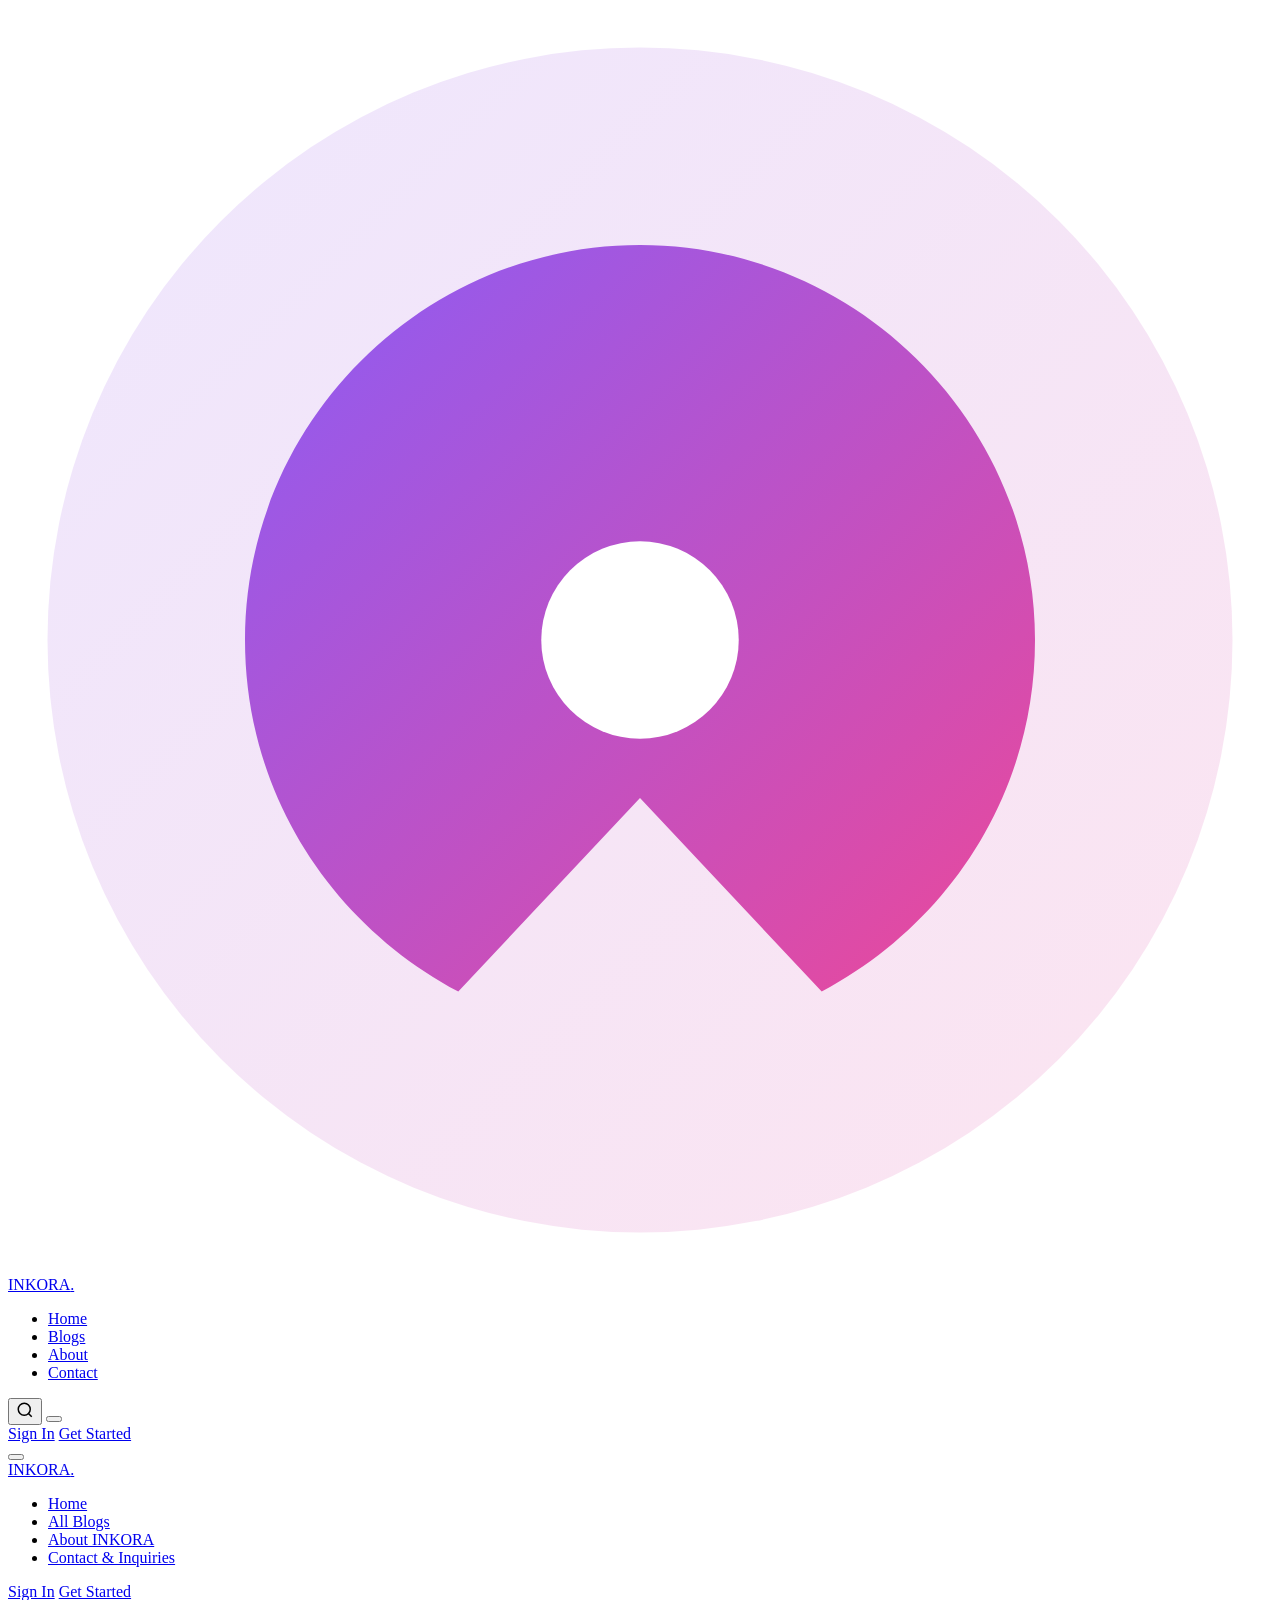
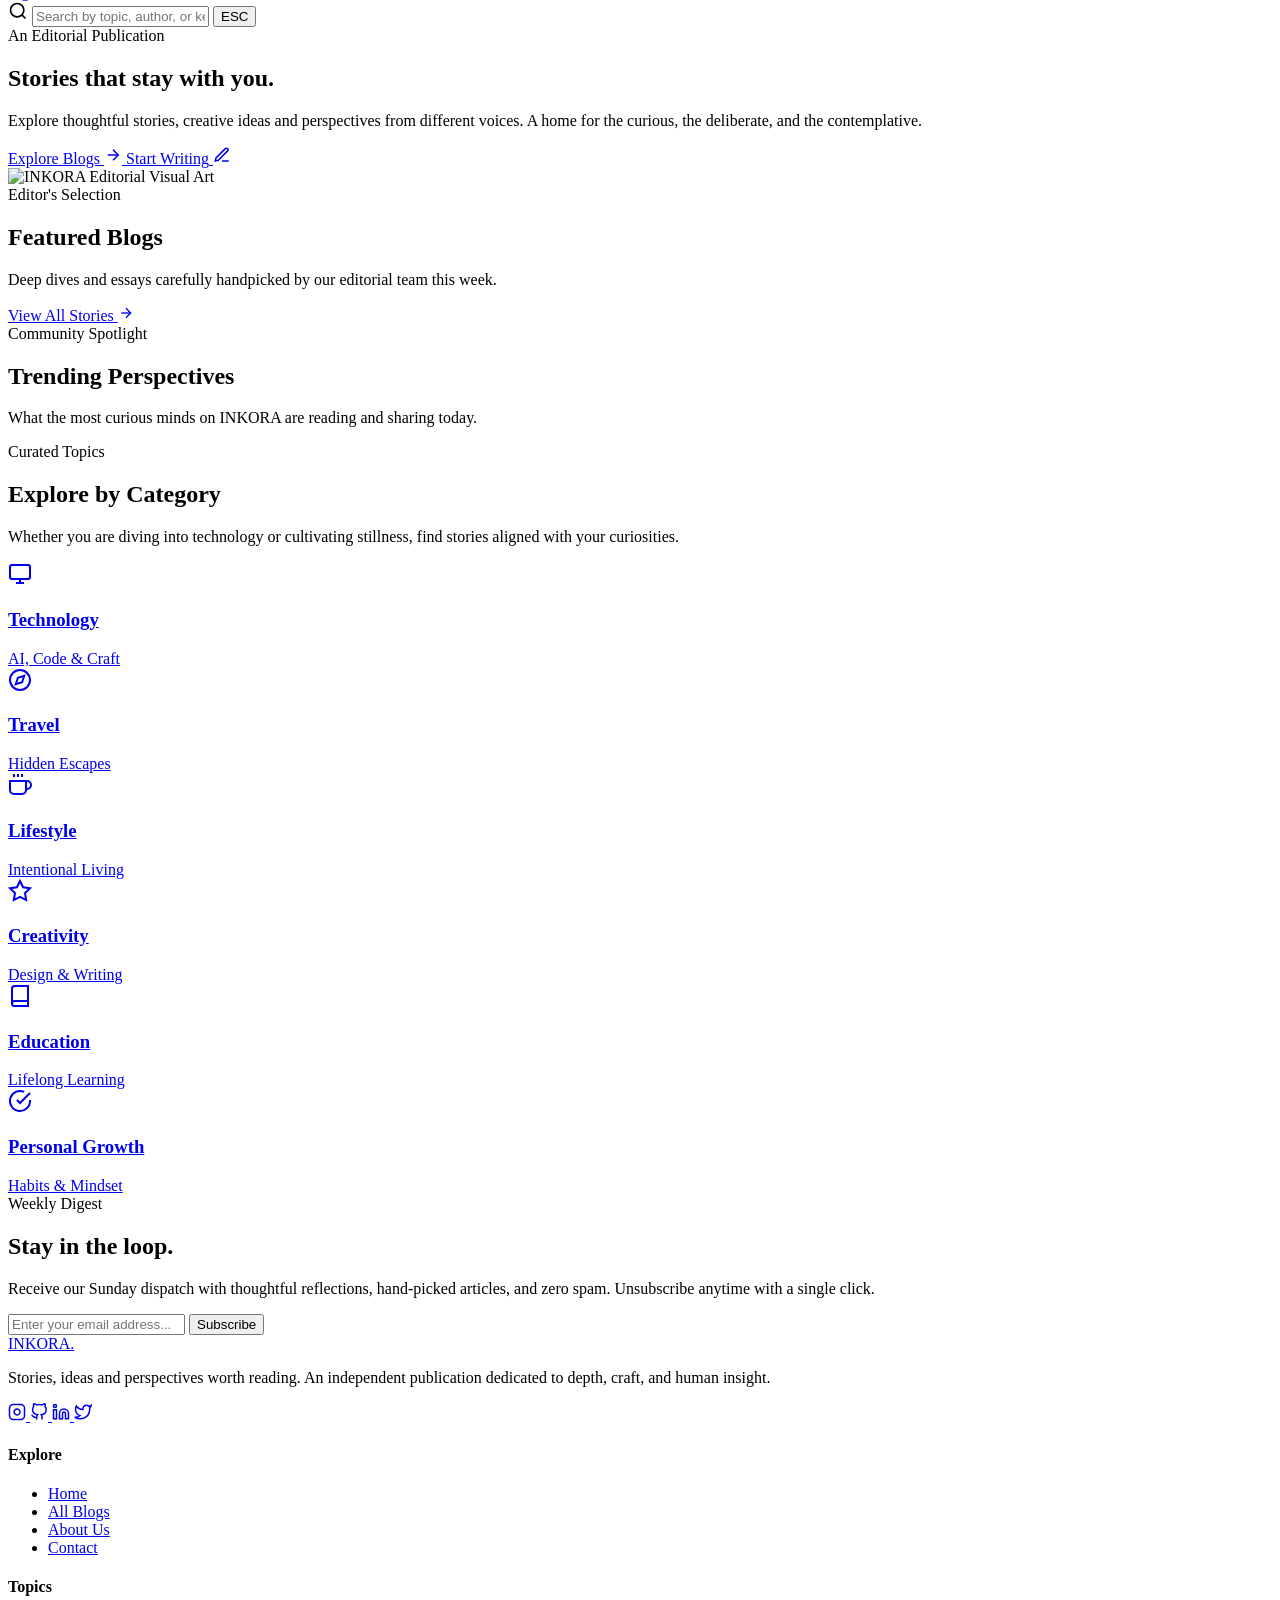
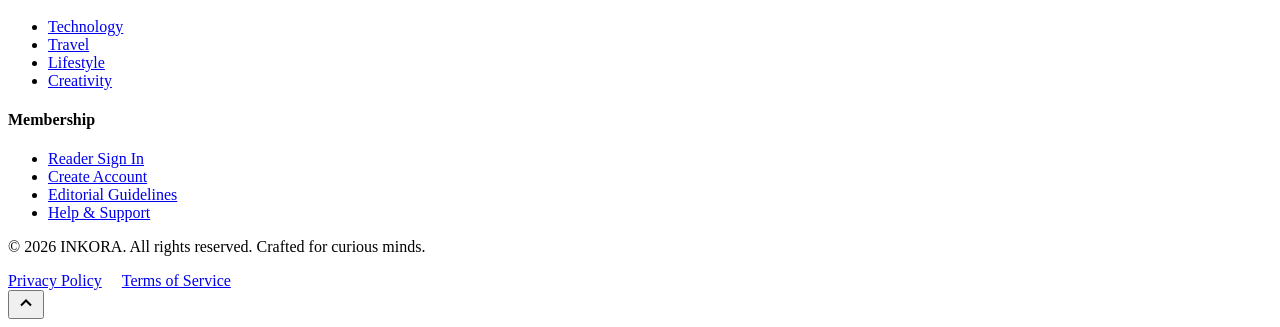
==== index.html @ e4b26f58 "Add files via upload" ====
<!DOCTYPE html>
<html lang="en" data-theme="light">
<head>
  <meta charset="UTF-8" />
  <meta name="viewport" content="width=device-width, initial-scale=1.0" />
  <title>INKORA — Stories, Ideas & Perspectives Worth Reading</title>
  <meta name="description" content="A curated editorial space for thoughtful stories, creative ideas, culture, and personal growth." />
  
  <!-- Favicon -->
  <link rel="icon" type="image/svg+xml" href="images/logo.svg" />
  
  <!-- Stylesheets -->
  <link rel="stylesheet" href="css/style.css" />
</head>
<body>

  <!-- Reading Progress Bar -->
  <div class="reading-progress-track">
    <div class="reading-progress-bar" id="readingProgressBar"></div>
  </div>

  <!-- Header / Sticky Navbar -->
  <header class="site-header">
    <div class="container">
      <nav class="navbar" aria-label="Main Navigation">
        <!-- Brand Logo -->
        <a href="index.html" class="brand-logo" aria-label="INKORA Home">
          <svg class="brand-logo-icon" viewBox="0 0 32 32" fill="none">
            <defs>
              <linearGradient id="logoGrad" x1="0%" y1="0%" x2="100%" y2="100%">
                <stop offset="0%" stop-color="#8b5cf6" />
                <stop offset="100%" stop-color="#ec4899" />
              </linearGradient>
            </defs>
            <circle cx="16" cy="16" r="15" fill="url(#logoGrad)" fill-opacity="0.15" />
            <path d="M16 6C10.5 6 6 10.5 6 16c0 3.9 2.2 7.2 5.4 8.9L16 20l4.6 4.9C23.8 23.2 26 19.9 26 16c0-5.5-4.5-10-10-10z" fill="url(#logoGrad)" />
            <circle cx="16" cy="16" r="2.5" fill="#ffffff" />
          </svg>
          <span>INKORA<span class="brand-dot">.</span></span>
        </a>

        <!-- Desktop Navigation Links -->
        <ul class="nav-menu">
          <li><a href="index.html" class="nav-link active">Home</a></li>
          <li><a href="blogs.html" class="nav-link">Blogs</a></li>
          <li><a href="about.html" class="nav-link">About</a></li>
          <li><a href="contact.html" class="nav-link">Contact</a></li>
        </ul>

        <!-- Right Side Nav Actions -->
        <div class="nav-actions">
          <!-- Quick Search Button -->
          <button class="icon-btn open-search-modal" aria-label="Search stories (Ctrl+K)" title="Search (Ctrl+K)">
            <svg width="18" height="18" viewBox="0 0 24 24" fill="none" stroke="currentColor" stroke-width="2">
              <circle cx="11" cy="11" r="8"></circle>
              <line x1="21" y1="21" x2="16.65" y2="16.65"></line>
            </svg>
          </button>

          <!-- Dark / Light Theme Toggle -->
          <button class="icon-btn theme-toggle-btn" onclick="toggleTheme()" aria-label="Toggle theme">
            <!-- Icon injected by script.js -->
          </button>

          <!-- Auth Status Buttons (Injected dynamically by auth.js) -->
          <div id="navbarAuth" class="nav-auth-slot">
            <a href="login.html" class="btn btn-outline btn-sm">Sign In</a>
            <a href="register.html" class="btn btn-primary btn-sm">Get Started</a>
          </div>

          <!-- Mobile Hamburger Toggle -->
          <button class="mobile-nav-toggle" id="mobileNavToggle" aria-label="Open mobile menu" aria-expanded="false">
            <span class="hamburger-line"></span>
            <span class="hamburger-line"></span>
            <span class="hamburger-line"></span>
          </button>
        </div>
      </nav>
    </div>
  </header>

  <!-- Mobile Navigation Drawer -->
  <aside class="mobile-nav-drawer" id="mobileNavDrawer" aria-label="Mobile Navigation">
    <div>
      <div class="mobile-nav-header">
        <a href="index.html" class="brand-logo">
          <span>INKORA<span class="brand-dot">.</span></span>
        </a>
      </div>
      <ul class="mobile-menu-links">
        <li><a href="index.html" class="mobile-nav-link">Home</a></li>
        <li><a href="blogs.html" class="mobile-nav-link">All Blogs</a></li>
        <li><a href="about.html" class="mobile-nav-link">About INKORA</a></li>
        <li><a href="contact.html" class="mobile-nav-link">Contact & Inquiries</a></li>
      </ul>
    </div>
    <div class="mobile-nav-auth" id="mobileNavAuth">
      <a href="login.html" class="btn btn-outline btn-full">Sign In</a>
      <a href="register.html" class="btn btn-primary btn-full">Get Started</a>
    </div>
  </aside>
  <div class="nav-overlay" id="navOverlay"></div>

  <!-- Search Modal Overlay -->
  <div class="search-modal" id="searchModal" role="dialog" aria-modal="true" aria-labelledby="modalSearchTitle">
    <div class="search-modal-box">
      <div class="modal-input-wrapper">
        <svg width="20" height="20" viewBox="0 0 24 24" fill="none" stroke="currentColor" stroke-width="2">
          <circle cx="11" cy="11" r="8"></circle>
          <line x1="21" y1="21" x2="16.65" y2="16.65"></line>
        </svg>
        <input 
          type="text" 
          id="modalSearchInput" 
          class="modal-search-input" 
          placeholder="Search by topic, author, or keyword... (Esc to close)" 
          autocomplete="off"
        />
        <button class="close-search-modal" id="closeSearchModal">ESC</button>
      </div>
      <div class="search-results-list" id="modalSearchResults">
        <!-- Live search results injected dynamically -->
      </div>
    </div>
  </div>

  <main>
    <!-- Hero Section -->
    <section class="hero-section">
      <div class="container">
        <div class="hero-layout">
          <!-- Hero Text -->
          <div class="hero-content reveal-on-scroll">
            <div class="hero-tag">
              <span class="hero-tag-pulse"></span>
              <span>An Editorial Publication</span>
            </div>
            
            <h1 class="hero-title">
              Stories that <span class="hero-title-italic">stay</span> with you.
            </h1>
            
            <p class="hero-subtitle">
              Explore thoughtful stories, creative ideas and perspectives from different voices. A home for the curious, the deliberate, and the contemplative.
            </p>
            
            <div class="hero-cta-group">
              <a href="blogs.html" class="btn btn-primary btn-lg">
                <span>Explore Blogs</span>
                <svg width="18" height="18" viewBox="0 0 24 24" fill="none" stroke="currentColor" stroke-width="2">
                  <line x1="5" y1="12" x2="19" y2="12"></line>
                  <polyline points="12 5 19 12 12 19"></polyline>
                </svg>
              </a>
              <a href="register.html" class="btn btn-outline btn-lg">
                <span>Start Writing</span>
                <svg width="18" height="18" viewBox="0 0 24 24" fill="none" stroke="currentColor" stroke-width="2">
                  <path d="M12 20h9"></path>
                  <path d="M16.5 3.5a2.121 2.121 0 0 1 3 3L7 19l-4 1 1-4L16.5 3.5z"></path>
                </svg>
              </a>
            </div>
          </div>

          <!-- Hero Abstract / Visual Element -->
          <div class="hero-art-container reveal-on-scroll delay-1">
            <img src="images/hero-art.svg" alt="INKORA Editorial Visual Art" class="hero-art-image" />
          </div>
        </div>
      </div>
    </section>

    <!-- Featured Blogs Section -->
    <section class="section" id="featuredSection">
      <div class="container">
        <div class="section-header reveal-on-scroll">
          <div>
            <span class="section-badge">Editor's Selection</span>
            <h2 class="section-title">Featured Blogs</h2>
            <p class="section-subtitle">Deep dives and essays carefully handpicked by our editorial team this week.</p>
          </div>
          <a href="blogs.html" class="btn btn-outline">
            <span>View All Stories</span>
            <svg width="16" height="16" viewBox="0 0 24 24" fill="none" stroke="currentColor" stroke-width="2">
              <line x1="5" y1="12" x2="19" y2="12"></line>
              <polyline points="12 5 19 12 12 19"></polyline>
            </svg>
          </a>
        </div>

        <!-- 3 Premium Featured Blog Cards -->
        <div class="blog-grid" id="featuredBlogGrid">
          <!-- Injected dynamically by home script or fallback -->
        </div>
      </div>
    </section>

    <!-- Trending Section -->
    <section class="section section-sm" id="trendingSection" style="background: var(--bg-surface-elevated);">
      <div class="container">
        <div class="section-header reveal-on-scroll">
          <div>
            <span class="section-badge">Community Spotlight</span>
            <h2 class="section-title">Trending Perspectives</h2>
            <p class="section-subtitle">What the most curious minds on INKORA are reading and sharing today.</p>
          </div>
        </div>

        <div class="trending-grid" id="trendingGrid">
          <!-- Injected dynamically by script -->
        </div>
      </div>
    </section>

    <!-- Explore Categories Section -->
    <section class="section" id="categoriesSection">
      <div class="container">
        <div class="section-header-centered reveal-on-scroll">
          <span class="section-badge">Curated Topics</span>
          <h2 class="section-title">Explore by Category</h2>
          <p class="section-subtitle">Whether you are diving into technology or cultivating stillness, find stories aligned with your curiosities.</p>
        </div>

        <div class="categories-grid reveal-on-scroll delay-1">
          <!-- Technology -->
          <a href="blogs.html?category=Technology" class="category-card">
            <div class="category-icon-wrap">
              <svg width="24" height="24" viewBox="0 0 24 24" fill="none" stroke="currentColor" stroke-width="2">
                <rect x="2" y="3" width="20" height="14" rx="2" ry="2"></rect>
                <line x1="8" y1="21" x2="16" y2="21"></line>
                <line x1="12" y1="17" x2="12" y2="21"></line>
              </svg>
            </div>
            <h3 class="category-name">Technology</h3>
            <span class="category-count">AI, Code & Craft</span>
          </a>

          <!-- Travel -->
          <a href="blogs.html?category=Travel" class="category-card">
            <div class="category-icon-wrap">
              <svg width="24" height="24" viewBox="0 0 24 24" fill="none" stroke="currentColor" stroke-width="2">
                <circle cx="12" cy="12" r="10"></circle>
                <polygon points="16.24 7.76 14.12 14.12 7.76 16.24 9.88 9.88 16.24 7.76"></polygon>
              </svg>
            </div>
            <h3 class="category-name">Travel</h3>
            <span class="category-count">Hidden Escapes</span>
          </a>

          <!-- Lifestyle -->
          <a href="blogs.html?category=Lifestyle" class="category-card">
            <div class="category-icon-wrap">
              <svg width="24" height="24" viewBox="0 0 24 24" fill="none" stroke="currentColor" stroke-width="2">
                <path d="M18 8h1a4 4 0 0 1 0 8h-1"></path>
                <path d="M2 8h16v9a4 4 0 0 1-4 4H6a4 4 0 0 1-4-4V8z"></path>
                <line x1="6" y1="1" x2="6" y2="4"></line>
                <line x1="10" y1="1" x2="10" y2="4"></line>
                <line x1="14" y1="1" x2="14" y2="4"></line>
              </svg>
            </div>
            <h3 class="category-name">Lifestyle</h3>
            <span class="category-count">Intentional Living</span>
          </a>

          <!-- Creativity -->
          <a href="blogs.html?category=Creativity" class="category-card">
            <div class="category-icon-wrap">
              <svg width="24" height="24" viewBox="0 0 24 24" fill="none" stroke="currentColor" stroke-width="2">
                <polygon points="12 2 15.09 8.26 22 9.27 17 14.14 18.18 21.02 12 17.77 5.82 21.02 7 14.14 2 9.27 8.91 8.26 12 2"></polygon>
              </svg>
            </div>
            <h3 class="category-name">Creativity</h3>
            <span class="category-count">Design & Writing</span>
          </a>

          <!-- Education -->
          <a href="blogs.html?category=Education" class="category-card">
            <div class="category-icon-wrap">
              <svg width="24" height="24" viewBox="0 0 24 24" fill="none" stroke="currentColor" stroke-width="2">
                <path d="M4 19.5A2.5 2.5 0 0 1 6.5 17H20"></path>
                <path d="M6.5 2H20v20H6.5A2.5 2.5 0 0 1 4 19.5v-15A2.5 2.5 0 0 1 6.5 2z"></path>
              </svg>
            </div>
            <h3 class="category-name">Education</h3>
            <span class="category-count">Lifelong Learning</span>
          </a>

          <!-- Personal Growth -->
          <a href="blogs.html?category=Personal Growth" class="category-card">
            <div class="category-icon-wrap">
              <svg width="24" height="24" viewBox="0 0 24 24" fill="none" stroke="currentColor" stroke-width="2">
                <path d="M22 11.08V12a10 10 0 1 1-5.93-9.14"></path>
                <polyline points="22 4 12 14.01 9 11.01"></polyline>
              </svg>
            </div>
            <h3 class="category-name">Personal Growth</h3>
            <span class="category-count">Habits & Mindset</span>
          </a>
        </div>
      </div>
    </section>

    <!-- Newsletter Section -->
    <section class="section section-sm">
      <div class="container container-narrow">
        <div class="newsletter-card reveal-on-scroll">
          <span class="section-badge">Weekly Digest</span>
          <h2 class="newsletter-title">Stay in the loop.</h2>
          <p class="newsletter-desc">
            Receive our Sunday dispatch with thoughtful reflections, hand-picked articles, and zero spam. Unsubscribe anytime with a single click.
          </p>

          <form class="newsletter-form" id="homeNewsletterForm" novalidate>
            <div class="newsletter-input-group">
              <input 
                type="email" 
                class="newsletter-input" 
                placeholder="Enter your email address..." 
                aria-label="Email address for newsletter"
                required 
              />
              <button type="submit" class="btn btn-primary">Subscribe</button>
            </div>
            <div class="newsletter-feedback" id="homeNewsletterFeedback"></div>
          </form>
        </div>
      </div>
    </section>
  </main>

  <!-- Premium Footer -->
  <footer class="site-footer">
    <div class="container">
      <div class="footer-top">
        <!-- Brand Info -->
        <div>
          <a href="index.html" class="brand-logo">
            <span>INKORA<span class="brand-dot">.</span></span>
          </a>
          <p class="footer-brand-desc">
            Stories, ideas and perspectives worth reading. An independent publication dedicated to depth, craft, and human insight.
          </p>
          <!-- Social Icons -->
          <div class="footer-socials">
            <a href="https://instagram.com" target="_blank" rel="noopener noreferrer" class="social-icon-btn" aria-label="Instagram">
              <svg width="18" height="18" viewBox="0 0 24 24" fill="none" stroke="currentColor" stroke-width="2">
                <rect x="2" y="2" width="20" height="20" rx="5" ry="5"></rect>
                <path d="M16 11.37A4 4 0 1 1 12.63 8 4 4 0 0 1 16 11.37z"></path>
                <line x1="17.5" y1="6.5" x2="17.51" y2="6.5"></line>
              </svg>
            </a>
            <a href="https://github.com" target="_blank" rel="noopener noreferrer" class="social-icon-btn" aria-label="GitHub">
              <svg width="18" height="18" viewBox="0 0 24 24" fill="none" stroke="currentColor" stroke-width="2">
                <path d="M9 19c-5 1.5-5-2.5-7-3m14 6v-3.87a3.37 3.37 0 0 0-.94-2.61c3.14-.35 6.44-1.54 6.44-7A5.44 5.44 0 0 0 20 4.77 5.07 5.07 0 0 0 19.91 1S18.73.65 16 2.48a13.38 13.38 0 0 0-7 0C6.27.65 5.09 1 5.09 1A5.07 5.07 0 0 0 5 4.77a5.44 5.44 0 0 0-1.5 3.78c0 5.42 3.3 6.61 6.44 7A3.37 3.37 0 0 0 9 18.13V22"></path>
              </svg>
            </a>
            <a href="https://linkedin.com" target="_blank" rel="noopener noreferrer" class="social-icon-btn" aria-label="LinkedIn">
              <svg width="18" height="18" viewBox="0 0 24 24" fill="none" stroke="currentColor" stroke-width="2">
                <path d="M16 8a6 6 0 0 1 6 6v7h-4v-7a2 2 0 0 0-2-2 2 2 0 0 0-2 2v7h-4v-7a6 6 0 0 1 6-6z"></path>
                <rect x="2" y="9" width="4" height="12"></rect>
                <circle cx="4" cy="4" r="2"></circle>
              </svg>
            </a>
            <a href="https://twitter.com" target="_blank" rel="noopener noreferrer" class="social-icon-btn" aria-label="X / Twitter">
              <svg width="18" height="18" viewBox="0 0 24 24" fill="none" stroke="currentColor" stroke-width="2">
                <path d="M23 3a10.9 10.9 0 0 1-3.14 1.53 4.48 4.48 0 0 0-7.86 3v1A10.66 10.66 0 0 1 3 4s-4 9 5 13a11.64 11.64 0 0 1-7 2c9 5 20 0 20-11.5a4.5 4.5 0 0 0-.08-.83A7.72 7.72 0 0 0 23 3z"></path>
              </svg>
            </a>
          </div>
        </div>

        <!-- Quick Links -->
        <div>
          <h4 class="footer-heading">Explore</h4>
          <ul class="footer-links">
            <li><a href="index.html" class="footer-link">Home</a></li>
            <li><a href="blogs.html" class="footer-link">All Blogs</a></li>
            <li><a href="about.html" class="footer-link">About Us</a></li>
            <li><a href="contact.html" class="footer-link">Contact</a></li>
          </ul>
        </div>

        <!-- Categories -->
        <div>
          <h4 class="footer-heading">Topics</h4>
          <ul class="footer-links">
            <li><a href="blogs.html?category=Technology" class="footer-link">Technology</a></li>
            <li><a href="blogs.html?category=Travel" class="footer-link">Travel</a></li>
            <li><a href="blogs.html?category=Lifestyle" class="footer-link">Lifestyle</a></li>
            <li><a href="blogs.html?category=Creativity" class="footer-link">Creativity</a></li>
          </ul>
        </div>

        <!-- Community & Auth -->
        <div>
          <h4 class="footer-heading">Membership</h4>
          <ul class="footer-links">
            <li><a href="login.html" class="footer-link">Reader Sign In</a></li>
            <li><a href="register.html" class="footer-link">Create Account</a></li>
            <li><a href="about.html#values" class="footer-link">Editorial Guidelines</a></li>
            <li><a href="contact.html" class="footer-link">Help & Support</a></li>
          </ul>
        </div>
      </div>

      <!-- Footer Bottom -->
      <div class="footer-bottom">
        <p>&copy; <span id="currentYear">2026</span> INKORA. All rights reserved. Crafted for curious minds.</p>
        <div style="display: flex; gap: 20px;">
          <a href="about.html" class="footer-link">Privacy Policy</a>
          <a href="about.html" class="footer-link">Terms of Service</a>
        </div>
      </div>
    </div>
  </footer>

  <!-- Back to Top Button -->
  <button class="back-to-top" id="backToTopBtn" aria-label="Back to top">
    <svg width="20" height="20" viewBox="0 0 24 24" fill="none" stroke="currentColor" stroke-width="2.5">
      <polyline points="18 15 12 9 6 15"></polyline>
    </svg>
  </button>

  <!-- Scripts -->
  <script src="js/blogs.js"></script>
  <script src="js/auth.js"></script>
  <script src="js/script.js"></script>
  <script>
    // Populate Featured and Trending blogs on Home page
    document.addEventListener("DOMContentLoaded", () => {
      if (window.INKORA_BLOGS) {
        // Featured 3
        const featuredContainer = document.getElementById("featuredBlogGrid");
        if (featuredContainer) {
          const featured = window.INKORA_BLOGS.data.filter(b => b.featured).slice(0, 3);
          featuredContainer.innerHTML = featured.map(b => window.INKORA_BLOGS.createBlogCard(b)).join("");
        }

        // Trending
        const trendingContainer = document.getElementById("trendingGrid");
        if (trendingContainer) {
          const trending = window.INKORA_BLOGS.data.filter(b => b.trending).slice(0, 4);
          trendingContainer.innerHTML = trending.map((b, idx) => window.INKORA_BLOGS.createTrendingCard(b, idx + 1)).join("");
        }
      }
    });
  </script>
</body>
</html>
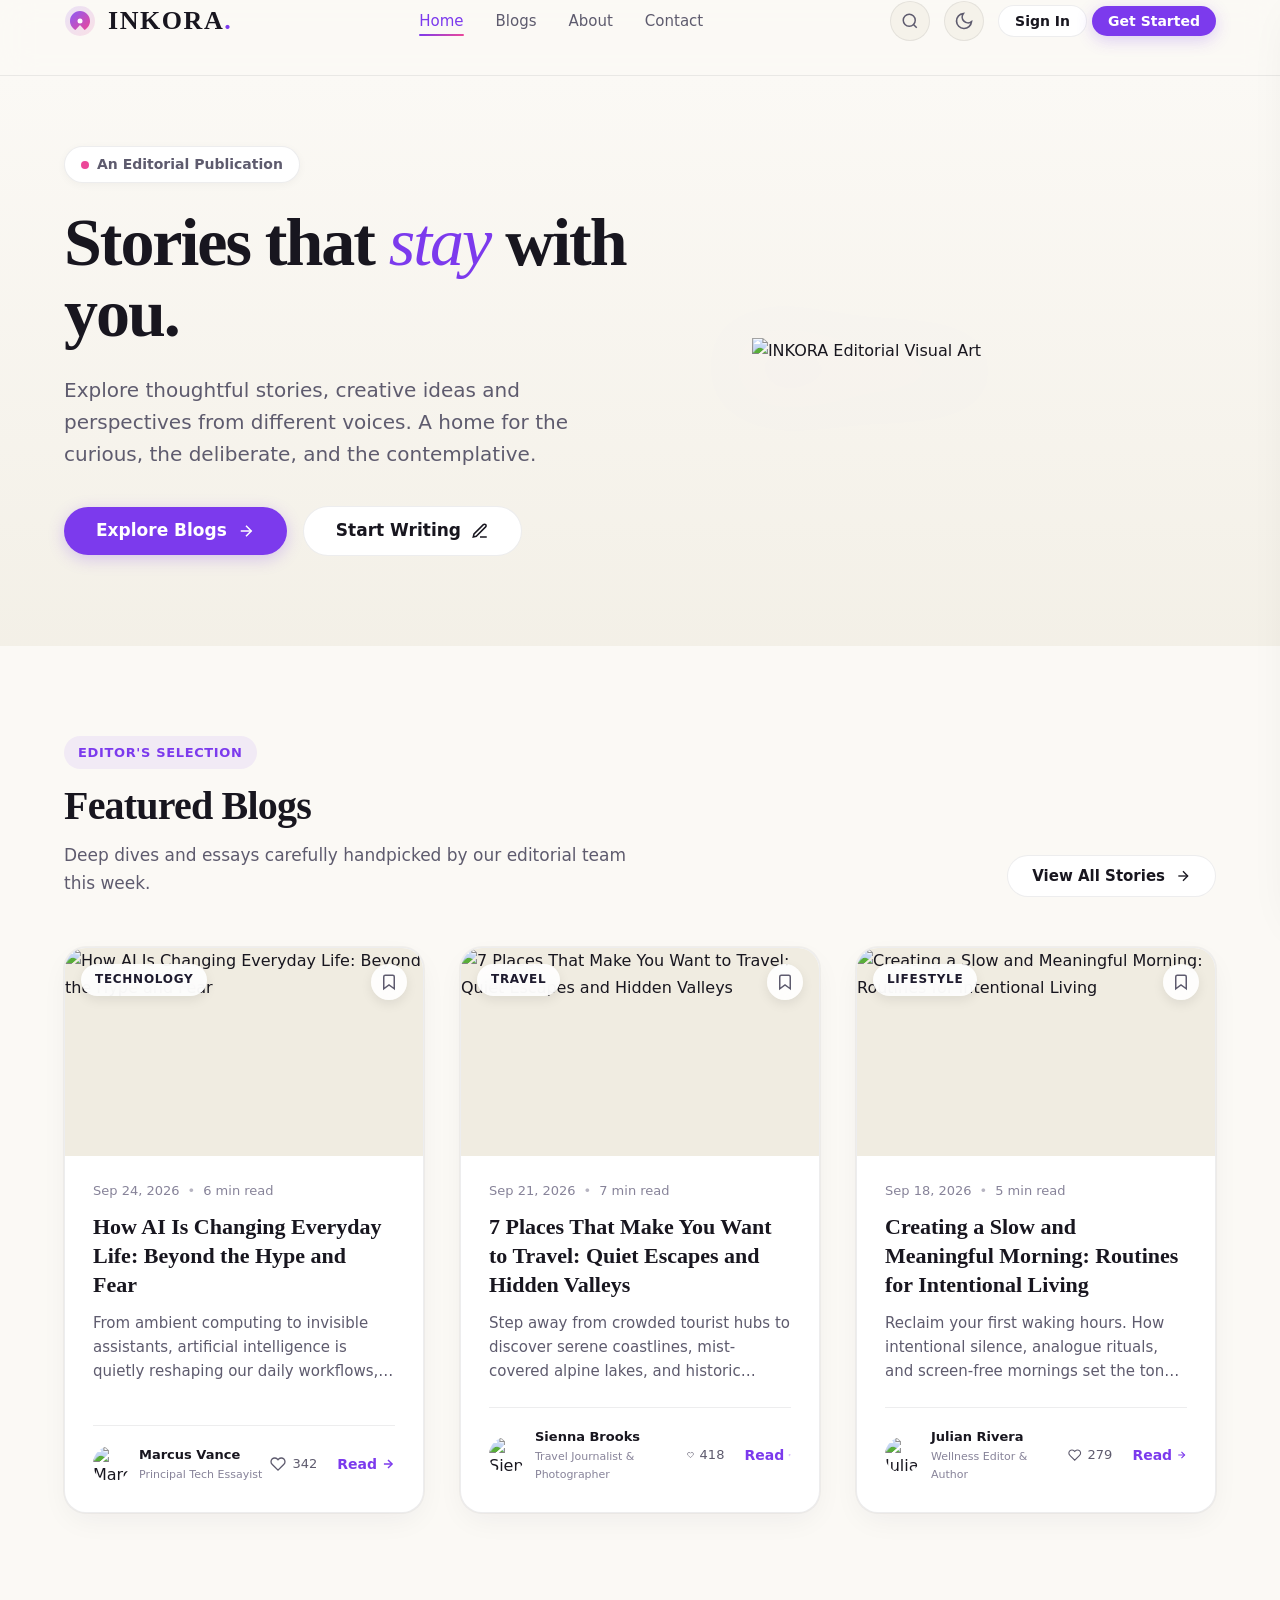
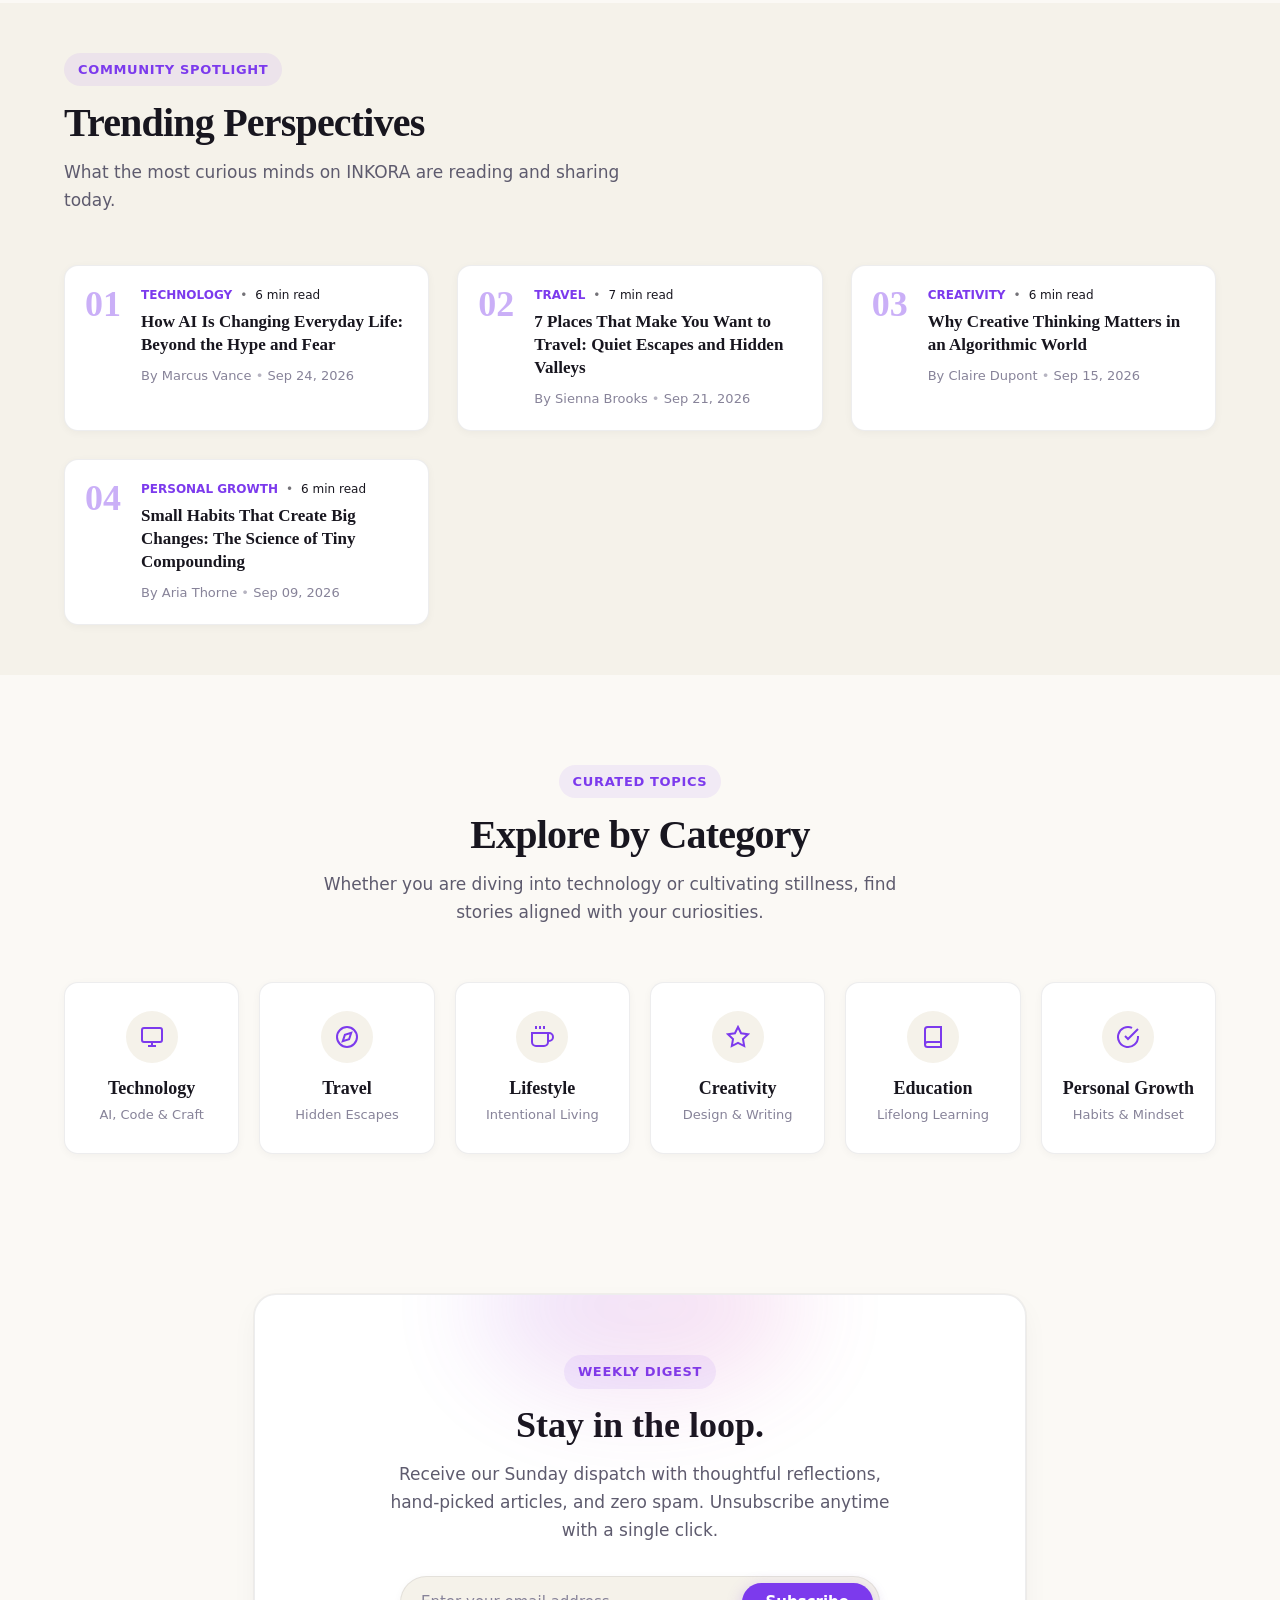
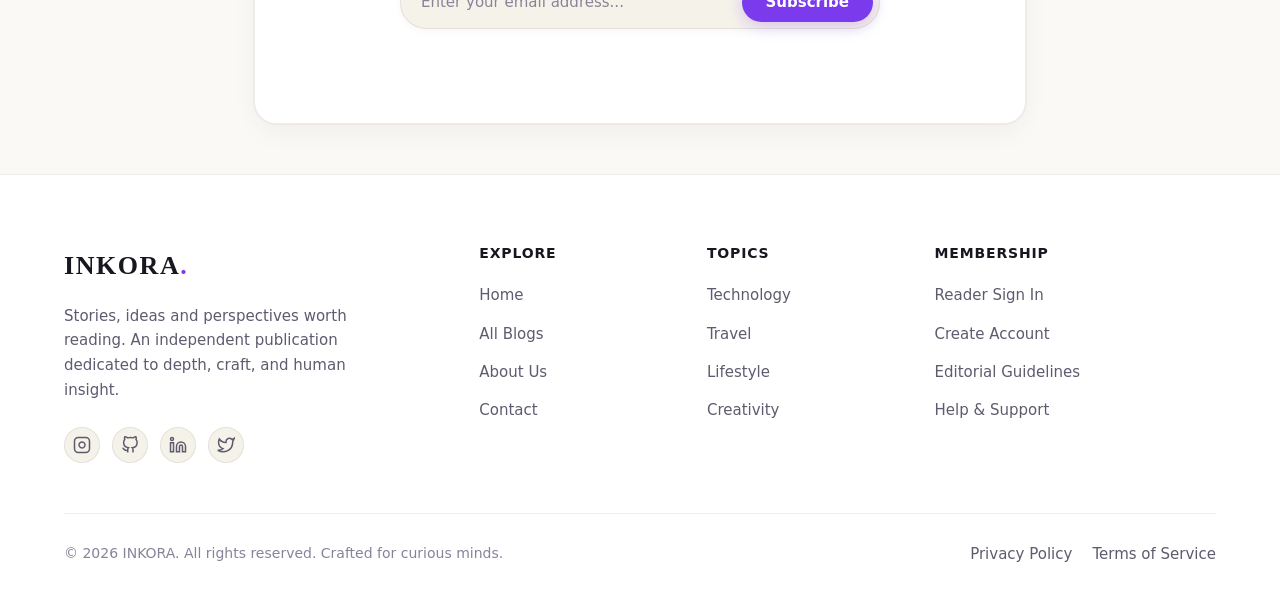
==== commit 8f04e6a4: "Add files via upload" ====
--- a/index.html
+++ b/index.html
@@ -10,8 +10,7 @@
   <link rel="icon" type="image/svg+xml" href="images/logo.svg" />
   
   <!-- Stylesheets -->
-  <link rel="stylesheet" href="css/style.css" />
-</head>
+<link rel="stylesheet" href="./style.css" /></head>
 <body>
 
   <!-- Reading Progress Bar -->
@@ -164,7 +163,7 @@
 
           <!-- Hero Abstract / Visual Element -->
           <div class="hero-art-container reveal-on-scroll delay-1">
-            <img src="images/hero-art.svg" alt="INKORA Editorial Visual Art" class="hero-art-image" />
+            <img src="./assets/hero-art.svg"  alt="INKORA Editorial Visual Art" class="hero-art-image" />
           </div>
         </div>
       </div>
@@ -422,9 +421,9 @@
   </button>
 
   <!-- Scripts -->
-  <script src="js/blogs.js"></script>
-  <script src="js/auth.js"></script>
-  <script src="js/script.js"></script>
+  <script src="./blogs.js"></script>
+  <script src="./auth.js"></script>
+  <script src="./script.js"></script>
   <script>
     // Populate Featured and Trending blogs on Home page
     document.addEventListener("DOMContentLoaded", () => {
--- a/style.css
+++ b/style.css
@@ -0,0 +1,2509 @@
+/* ==========================================================================
+   INKORA - Premium Editorial Blogging Platform Stylesheet
+   Design Philosophy: Minimal Editorial, Tactile Luxury, Glassmorphism, Modern Serif
+   ========================================================================== */
+
+@import url('https://fonts.googleapis.com/css2?family=Newsreader:ital,opsz,wght@0,6..72,400;0,6..72,500;0,6..72,600;0,6..72,700;1,6..72,400;1,6..72,500&family=Plus+Jakarta+Sans:wght@300;400;500;600;700&display=swap');
+
+/* --------------------------------------------------------------------------
+   Design Tokens & CSS Variables
+   -------------------------------------------------------------------------- */
+:root {
+  /* Typography */
+  --font-serif: 'Newsreader', Georgia, Cambria, 'Times New Roman', serif;
+  --font-sans: 'Plus Jakarta Sans', system-ui, -apple-system, BlinkMacSystemFont, 'Segoe UI', Roboto, sans-serif;
+
+  /* Color Palette - Light Theme (Editorial Off-white & Lavender Charcoal) */
+  --bg-main: #fbf9f5;
+  --bg-surface: #ffffff;
+  --bg-surface-elevated: #f5f2ea;
+  --bg-subtle: #f0ece1;
+  --border-subtle: rgba(30, 27, 46, 0.08);
+  --border-focus: #7c3aed;
+
+  --text-main: #18161f;
+  --text-muted: #5e5b6e;
+  --text-light: #878399;
+
+  --primary: #7c3aed;
+  --primary-hover: #6d28d9;
+  --primary-light: rgba(124, 58, 237, 0.08);
+  --primary-glow: rgba(124, 58, 237, 0.25);
+  
+  --accent: #ec4899;
+  --accent-soft: rgba(236, 72, 153, 0.1);
+  --gradient-brand: linear-gradient(135deg, #7c3aed 0%, #ec4899 100%);
+  --gradient-hero: linear-gradient(180deg, rgba(251, 249, 245, 0.4) 0%, rgba(240, 236, 225, 0.7) 100%);
+  --gradient-glass: linear-gradient(135deg, rgba(255, 255, 255, 0.85) 0%, rgba(255, 255, 255, 0.5) 100%);
+
+  /* UI Element Shadows */
+  --shadow-sm: 0 2px 8px rgba(24, 22, 31, 0.04);
+  --shadow-md: 0 8px 24px rgba(24, 22, 31, 0.06);
+  --shadow-lg: 0 20px 48px rgba(24, 22, 31, 0.09);
+  --shadow-card: 0 10px 30px -5px rgba(28, 25, 43, 0.06), 0 0 0 1px rgba(28, 25, 43, 0.04);
+  --shadow-card-hover: 0 22px 40px -10px rgba(28, 25, 43, 0.12), 0 0 0 1px rgba(124, 58, 237, 0.15);
+
+  /* Geometry & Radii */
+  --radius-sm: 8px;
+  --radius-md: 14px;
+  --radius-lg: 22px;
+  --radius-full: 9999px;
+
+  /* Transitions */
+  --transition-fast: 0.18s ease;
+  --transition-smooth: 0.3s cubic-bezier(0.16, 1, 0.3, 1);
+  --transition-bounce: 0.4s cubic-bezier(0.34, 1.56, 0.64, 1);
+
+  /* Header & Navigation */
+  --nav-height: 76px;
+}
+
+/* Dark Theme Variables */
+[data-theme="dark"] {
+  --bg-main: #0c0b11;
+  --bg-surface: #14131c;
+  --bg-surface-elevated: #1d1b29;
+  --bg-subtle: #242233;
+  --border-subtle: rgba(255, 255, 255, 0.08);
+  --border-focus: #a78bfa;
+
+  --text-main: #f5f4fa;
+  --text-muted: #a3a0b8;
+  --text-light: #73708a;
+
+  --primary: #a78bfa;
+  --primary-hover: #c4b5fd;
+  --primary-light: rgba(167, 139, 250, 0.12);
+  --primary-glow: rgba(167, 139, 250, 0.3);
+
+  --accent: #f472b6;
+  --accent-soft: rgba(244, 114, 182, 0.15);
+  --gradient-hero: linear-gradient(180deg, rgba(12, 11, 17, 0.5) 0%, rgba(20, 19, 28, 0.9) 100%);
+  --gradient-glass: linear-gradient(135deg, rgba(29, 27, 41, 0.8) 0%, rgba(20, 19, 28, 0.6) 100%);
+
+  --shadow-sm: 0 2px 8px rgba(0, 0, 0, 0.3);
+  --shadow-md: 0 8px 24px rgba(0, 0, 0, 0.4);
+  --shadow-lg: 0 20px 48px rgba(0, 0, 0, 0.6);
+  --shadow-card: 0 10px 30px -5px rgba(0, 0, 0, 0.5), 0 0 0 1px rgba(255, 255, 255, 0.06);
+  --shadow-card-hover: 0 22px 40px -10px rgba(0, 0, 0, 0.7), 0 0 0 1px rgba(167, 139, 250, 0.3);
+}
+
+/* --------------------------------------------------------------------------
+   CSS Reset & Base Styles
+   -------------------------------------------------------------------------- */
+*, *::before, *::after {
+  box-sizing: border-box;
+  margin: 0;
+  padding: 0;
+}
+
+html {
+  font-size: 16px;
+  scroll-behavior: smooth;
+  -webkit-font-smoothing: antialiased;
+  -moz-osx-font-smoothing: grayscale;
+}
+
+body {
+  font-family: var(--font-sans);
+  background-color: var(--bg-main);
+  color: var(--text-main);
+  line-height: 1.65;
+  transition: background-color var(--transition-smooth), color var(--transition-smooth);
+  overflow-x: hidden;
+  min-height: 100vh;
+  display: flex;
+  flex-direction: column;
+}
+
+body.no-scroll {
+  overflow: hidden;
+}
+
+img, svg {
+  display: block;
+  max-width: 100%;
+}
+
+a {
+  color: inherit;
+  text-decoration: none;
+  transition: color var(--transition-fast);
+}
+
+button, input, textarea, select {
+  font: inherit;
+  color: inherit;
+  border: none;
+  background: none;
+}
+
+button {
+  cursor: pointer;
+}
+
+ul, ol {
+  list-style: none;
+}
+
+/* Focus styles for keyboard accessibility */
+:focus-visible {
+  outline: 2px solid var(--primary);
+  outline-offset: 3px;
+}
+
+/* --------------------------------------------------------------------------
+   Layout Containers & Grid
+   -------------------------------------------------------------------------- */
+.container {
+  width: 100%;
+  max-width: 1200px;
+  margin: 0 auto;
+  padding: 0 24px;
+}
+
+.container-narrow {
+  width: 100%;
+  max-width: 820px;
+  margin: 0 auto;
+  padding: 0 24px;
+}
+
+.container-editorial {
+  width: 100%;
+  max-width: 760px;
+  margin: 0 auto;
+  padding: 0 20px;
+}
+
+/* Section Spacing */
+.section {
+  padding: 90px 0;
+  position: relative;
+}
+
+.section-sm {
+  padding: 50px 0;
+}
+
+.section-header {
+  margin-bottom: 50px;
+  display: flex;
+  justify-content: space-between;
+  align-items: flex-end;
+  gap: 20px;
+  flex-wrap: wrap;
+}
+
+.section-header-centered {
+  text-align: center;
+  max-width: 640px;
+  margin: 0 auto 56px auto;
+}
+
+.section-badge {
+  display: inline-flex;
+  align-items: center;
+  gap: 8px;
+  padding: 6px 14px;
+  border-radius: var(--radius-full);
+  background: var(--primary-light);
+  color: var(--primary);
+  font-size: 0.8125rem;
+  font-weight: 600;
+  letter-spacing: 0.05em;
+  text-transform: uppercase;
+  margin-bottom: 14px;
+}
+
+.section-title {
+  font-family: var(--font-serif);
+  font-size: 2.5rem;
+  font-weight: 700;
+  line-height: 1.15;
+  color: var(--text-main);
+  letter-spacing: -0.02em;
+}
+
+.section-subtitle {
+  font-size: 1.0625rem;
+  color: var(--text-muted);
+  margin-top: 12px;
+  max-width: 580px;
+}
+
+/* --------------------------------------------------------------------------
+   Typography Hierarchy
+   -------------------------------------------------------------------------- */
+h1, h2, h3, h4, h5, h6 {
+  font-family: var(--font-serif);
+  color: var(--text-main);
+  line-height: 1.25;
+}
+
+/* --------------------------------------------------------------------------
+   Buttons & Interactive Elements
+   -------------------------------------------------------------------------- */
+.btn {
+  display: inline-flex;
+  align-items: center;
+  justify-content: center;
+  gap: 10px;
+  padding: 12px 24px;
+  border-radius: var(--radius-full);
+  font-size: 0.9375rem;
+  font-weight: 600;
+  line-height: 1;
+  transition: all var(--transition-smooth);
+  white-space: nowrap;
+  user-select: none;
+}
+
+.btn-primary {
+  background: var(--primary);
+  color: #ffffff;
+  box-shadow: 0 4px 16px var(--primary-glow);
+}
+
+.btn-primary:hover {
+  background: var(--primary-hover);
+  transform: translateY(-2px);
+  box-shadow: 0 8px 22px var(--primary-glow);
+}
+
+.btn-gradient {
+  background: var(--gradient-brand);
+  color: #ffffff;
+  box-shadow: 0 4px 18px rgba(124, 58, 237, 0.35);
+}
+
+.btn-gradient:hover {
+  transform: translateY(-2px);
+  box-shadow: 0 8px 26px rgba(124, 58, 237, 0.45);
+}
+
+.btn-outline {
+  border: 1px solid var(--border-subtle);
+  background: var(--bg-surface);
+  color: var(--text-main);
+}
+
+.btn-outline:hover {
+  border-color: var(--primary);
+  color: var(--primary);
+  background: var(--primary-light);
+  transform: translateY(-2px);
+}
+
+.btn-ghost {
+  color: var(--text-muted);
+  padding: 10px 18px;
+}
+
+.btn-ghost:hover {
+  color: var(--primary);
+  background: var(--primary-light);
+}
+
+.btn-sm {
+  padding: 8px 16px;
+  font-size: 0.875rem;
+}
+
+.btn-lg {
+  padding: 15px 32px;
+  font-size: 1.0625rem;
+}
+
+.btn-full {
+  width: 100%;
+}
+
+/* --------------------------------------------------------------------------
+   Reading Progress Bar
+   -------------------------------------------------------------------------- */
+.reading-progress-track {
+  position: fixed;
+  top: 0;
+  left: 0;
+  width: 100%;
+  height: 3.5px;
+  background: transparent;
+  z-index: 1000;
+  pointer-events: none;
+}
+
+.reading-progress-bar {
+  height: 100%;
+  width: 0%;
+  background: var(--gradient-brand);
+  transition: width 0.1s ease-out;
+}
+
+/* --------------------------------------------------------------------------
+   Sticky Navbar
+   -------------------------------------------------------------------------- */
+.site-header {
+  position: sticky;
+  top: 0;
+  left: 0;
+  width: 100%;
+  height: var(--nav-height);
+  z-index: 900;
+  background: rgba(251, 249, 245, 0.85);
+  backdrop-filter: blur(16px);
+  -webkit-backdrop-filter: blur(16px);
+  border-bottom: 1px solid var(--border-subtle);
+  transition: all var(--transition-smooth);
+}
+
+[data-theme="dark"] .site-header {
+  background: rgba(12, 11, 17, 0.85);
+}
+
+.site-header.is-scrolled {
+  box-shadow: var(--shadow-sm);
+  background: rgba(251, 249, 245, 0.95);
+}
+
+[data-theme="dark"] .site-header.is-scrolled {
+  background: rgba(12, 11, 17, 0.95);
+}
+
+.navbar {
+  display: flex;
+  align-items: center;
+  justify-content: space-between;
+  height: 100%;
+}
+
+/* Brand Logo */
+.brand-logo {
+  display: flex;
+  align-items: center;
+  gap: 12px;
+  font-family: var(--font-serif);
+  font-size: 1.625rem;
+  font-weight: 700;
+  letter-spacing: 0.06em;
+  color: var(--text-main);
+}
+
+.brand-logo-icon {
+  width: 32px;
+  height: 32px;
+  flex-shrink: 0;
+}
+
+.brand-dot {
+  color: var(--primary);
+}
+
+/* Nav Menu */
+.nav-menu {
+  display: flex;
+  align-items: center;
+  gap: 32px;
+}
+
+.nav-link {
+  font-size: 0.9375rem;
+  font-weight: 500;
+  color: var(--text-muted);
+  position: relative;
+  padding: 6px 0;
+  transition: color var(--transition-fast);
+}
+
+.nav-link:hover,
+.nav-link.active {
+  color: var(--primary);
+}
+
+.nav-link.active::after {
+  content: '';
+  position: absolute;
+  bottom: 0;
+  left: 0;
+  width: 100%;
+  height: 2px;
+  background: var(--gradient-brand);
+  border-radius: var(--radius-full);
+}
+
+/* Nav Actions (Right Side) */
+.nav-actions {
+  display: flex;
+  align-items: center;
+  gap: 14px;
+}
+
+.icon-btn {
+  display: flex;
+  align-items: center;
+  justify-content: center;
+  width: 40px;
+  height: 40px;
+  border-radius: var(--radius-full);
+  color: var(--text-muted);
+  background: var(--bg-surface-elevated);
+  border: 1px solid var(--border-subtle);
+  transition: all var(--transition-fast);
+}
+
+.icon-btn:hover {
+  color: var(--primary);
+  border-color: var(--primary);
+  transform: translateY(-1px);
+}
+
+/* User Profile Trigger & Dropdown */
+.user-profile-menu {
+  position: relative;
+}
+
+.profile-trigger {
+  display: flex;
+  align-items: center;
+  gap: 10px;
+  padding: 4px 14px 4px 6px;
+  background: var(--bg-surface-elevated);
+  border: 1px solid var(--border-subtle);
+  border-radius: var(--radius-full);
+  transition: all var(--transition-fast);
+}
+
+.profile-trigger:hover {
+  border-color: var(--primary);
+}
+
+.user-avatar-sm {
+  width: 30px;
+  height: 30px;
+  border-radius: var(--radius-full);
+  object-fit: cover;
+}
+
+.user-display-name {
+  font-size: 0.875rem;
+  font-weight: 600;
+  color: var(--text-main);
+}
+
+.profile-dropdown-content {
+  position: absolute;
+  top: calc(100% + 12px);
+  right: 0;
+  width: 240px;
+  background: var(--bg-surface);
+  border: 1px solid var(--border-subtle);
+  border-radius: var(--radius-md);
+  box-shadow: var(--shadow-lg);
+  padding: 12px;
+  opacity: 0;
+  visibility: hidden;
+  transform: translateY(8px);
+  transition: all var(--transition-smooth);
+  z-index: 1000;
+}
+
+.profile-dropdown-content.show {
+  opacity: 1;
+  visibility: visible;
+  transform: translateY(0);
+}
+
+.dropdown-header {
+  padding: 8px 10px;
+  display: flex;
+  flex-direction: column;
+}
+
+.dropdown-header strong {
+  font-size: 0.9375rem;
+  color: var(--text-main);
+}
+
+.dropdown-email {
+  font-size: 0.75rem;
+  color: var(--text-light);
+}
+
+.dropdown-divider {
+  height: 1px;
+  background: var(--border-subtle);
+  margin: 8px 0;
+}
+
+.dropdown-item {
+  display: flex;
+  align-items: center;
+  gap: 10px;
+  width: 100%;
+  padding: 8px 10px;
+  font-size: 0.875rem;
+  color: var(--text-muted);
+  border-radius: var(--radius-sm);
+  transition: all var(--transition-fast);
+}
+
+.dropdown-item:hover {
+  background: var(--primary-light);
+  color: var(--primary);
+}
+
+.dropdown-item.logout-btn:hover {
+  background: rgba(239, 68, 68, 0.1);
+  color: #ef4444;
+}
+
+/* Mobile Nav Toggle */
+.mobile-nav-toggle {
+  display: none;
+  flex-direction: column;
+  justify-content: center;
+  align-items: center;
+  width: 40px;
+  height: 40px;
+  border-radius: var(--radius-sm);
+  background: transparent;
+  gap: 5px;
+}
+
+.hamburger-line {
+  width: 22px;
+  height: 2px;
+  background: var(--text-main);
+  border-radius: 2px;
+  transition: transform var(--transition-smooth), opacity var(--transition-smooth);
+}
+
+.mobile-nav-toggle.is-active .hamburger-line:nth-child(1) {
+  transform: translateY(7px) rotate(45deg);
+}
+
+.mobile-nav-toggle.is-active .hamburger-line:nth-child(2) {
+  opacity: 0;
+}
+
+.mobile-nav-toggle.is-active .hamburger-line:nth-child(3) {
+  transform: translateY(-7px) rotate(-45deg);
+}
+
+/* Mobile Nav Drawer */
+.mobile-nav-drawer {
+  position: fixed;
+  top: 0;
+  right: -320px;
+  width: 300px;
+  height: 100vh;
+  background: var(--bg-surface);
+  border-left: 1px solid var(--border-subtle);
+  box-shadow: var(--shadow-lg);
+  z-index: 1001;
+  padding: 32px 24px;
+  display: flex;
+  flex-direction: column;
+  justify-content: space-between;
+  transition: right var(--transition-smooth);
+}
+
+.mobile-nav-drawer.is-open {
+  right: 0;
+}
+
+.nav-overlay {
+  position: fixed;
+  inset: 0;
+  background: rgba(0, 0, 0, 0.4);
+  backdrop-filter: blur(4px);
+  z-index: 1000;
+  opacity: 0;
+  visibility: hidden;
+  transition: all var(--transition-smooth);
+}
+
+.nav-overlay.is-active {
+  opacity: 1;
+  visibility: visible;
+}
+
+.mobile-menu-links {
+  display: flex;
+  flex-direction: column;
+  gap: 18px;
+  margin-top: 40px;
+}
+
+.mobile-nav-link {
+  font-size: 1.125rem;
+  font-weight: 600;
+  color: var(--text-main);
+  padding: 8px 0;
+}
+
+.mobile-nav-auth {
+  display: flex;
+  flex-direction: column;
+  gap: 12px;
+  padding-top: 20px;
+  border-top: 1px solid var(--border-subtle);
+}
+
+.mobile-user-card {
+  display: flex;
+  align-items: center;
+  gap: 12px;
+  margin-bottom: 12px;
+}
+
+/* --------------------------------------------------------------------------
+   Search Modal
+   -------------------------------------------------------------------------- */
+.search-modal {
+  position: fixed;
+  inset: 0;
+  background: rgba(0, 0, 0, 0.6);
+  backdrop-filter: blur(8px);
+  z-index: 1100;
+  display: flex;
+  align-items: flex-start;
+  justify-content: center;
+  padding: 100px 20px 40px 20px;
+  opacity: 0;
+  visibility: hidden;
+  transition: all var(--transition-smooth);
+}
+
+.search-modal.is-active {
+  opacity: 1;
+  visibility: visible;
+}
+
+.search-modal-box {
+  width: 100%;
+  max-width: 650px;
+  background: var(--bg-surface);
+  border-radius: var(--radius-lg);
+  border: 1px solid var(--border-subtle);
+  box-shadow: var(--shadow-lg);
+  overflow: hidden;
+  transform: translateY(-20px);
+  transition: transform var(--transition-smooth);
+}
+
+.search-modal.is-active .search-modal-box {
+  transform: translateY(0);
+}
+
+.modal-input-wrapper {
+  position: relative;
+  display: flex;
+  align-items: center;
+  padding: 18px 24px;
+  border-bottom: 1px solid var(--border-subtle);
+}
+
+.modal-input-wrapper svg {
+  color: var(--text-light);
+  margin-right: 14px;
+  flex-shrink: 0;
+}
+
+.modal-search-input {
+  width: 100%;
+  font-size: 1.125rem;
+  color: var(--text-main);
+}
+
+.modal-search-input::placeholder {
+  color: var(--text-light);
+}
+
+.close-search-modal {
+  padding: 4px 10px;
+  font-size: 0.8125rem;
+  border-radius: var(--radius-sm);
+  background: var(--bg-surface-elevated);
+  color: var(--text-muted);
+}
+
+.search-results-list {
+  max-height: 380px;
+  overflow-y: auto;
+  padding: 12px;
+}
+
+.search-result-item {
+  display: flex;
+  align-items: center;
+  gap: 16px;
+  padding: 12px;
+  border-radius: var(--radius-md);
+  transition: background-color var(--transition-fast);
+}
+
+.search-result-item:hover {
+  background: var(--primary-light);
+}
+
+.result-thumb {
+  width: 58px;
+  height: 58px;
+  border-radius: var(--radius-sm);
+  object-fit: cover;
+  flex-shrink: 0;
+}
+
+.result-info {
+  flex: 1;
+}
+
+.result-category {
+  font-size: 0.75rem;
+  font-weight: 700;
+  text-transform: uppercase;
+  color: var(--primary);
+  letter-spacing: 0.05em;
+}
+
+.result-title {
+  font-size: 0.9375rem;
+  font-weight: 600;
+  color: var(--text-main);
+  line-height: 1.3;
+  margin: 2px 0 4px 0;
+}
+
+.result-meta {
+  font-size: 0.75rem;
+  color: var(--text-light);
+}
+
+.search-empty {
+  text-align: center;
+  padding: 40px 20px;
+  color: var(--text-muted);
+}
+
+/* --------------------------------------------------------------------------
+   Hero Section
+   -------------------------------------------------------------------------- */
+.hero-section {
+  padding: 70px 0 90px 0;
+  position: relative;
+  overflow: hidden;
+  background: var(--gradient-hero);
+}
+
+.hero-layout {
+  display: grid;
+  grid-template-columns: 1.15fr 0.85fr;
+  align-items: center;
+  gap: 60px;
+}
+
+.hero-tag {
+  display: inline-flex;
+  align-items: center;
+  gap: 8px;
+  padding: 6px 16px;
+  background: var(--bg-surface);
+  border: 1px solid var(--border-subtle);
+  border-radius: var(--radius-full);
+  font-size: 0.875rem;
+  font-weight: 600;
+  color: var(--text-muted);
+  margin-bottom: 24px;
+  box-shadow: var(--shadow-sm);
+}
+
+.hero-tag-pulse {
+  width: 8px;
+  height: 8px;
+  border-radius: 50%;
+  background: var(--accent);
+  box-shadow: 0 0 0 0 rgba(236, 72, 153, 0.7);
+  animation: pulseDot 2s infinite;
+}
+
+@keyframes pulseDot {
+  0% { transform: scale(0.95); box-shadow: 0 0 0 0 rgba(236, 72, 153, 0.7); }
+  70% { transform: scale(1); box-shadow: 0 0 0 8px rgba(236, 72, 153, 0); }
+  100% { transform: scale(0.95); box-shadow: 0 0 0 0 rgba(236, 72, 153, 0); }
+}
+
+.hero-title {
+  font-family: var(--font-serif);
+  font-size: 4.25rem;
+  font-weight: 700;
+  line-height: 1.05;
+  letter-spacing: -0.03em;
+  color: var(--text-main);
+  margin-bottom: 24px;
+}
+
+.hero-title-italic {
+  font-style: italic;
+  font-weight: 400;
+  color: var(--primary);
+}
+
+.hero-subtitle {
+  font-size: 1.25rem;
+  color: var(--text-muted);
+  line-height: 1.6;
+  max-width: 520px;
+  margin-bottom: 36px;
+}
+
+.hero-cta-group {
+  display: flex;
+  align-items: center;
+  gap: 16px;
+  flex-wrap: wrap;
+}
+
+.hero-art-container {
+  position: relative;
+  display: flex;
+  justify-content: center;
+}
+
+.hero-art-image {
+  width: 100%;
+  max-width: 520px;
+  height: auto;
+  filter: drop-shadow(0 20px 40px rgba(124, 58, 237, 0.15));
+  animation: floatArt 6s ease-in-out infinite alternate;
+}
+
+@keyframes floatArt {
+  0% { transform: translateY(0px); }
+  100% { transform: translateY(-12px); }
+}
+
+/* --------------------------------------------------------------------------
+   Blog Cards & Grid System
+   -------------------------------------------------------------------------- */
+.blog-grid {
+  display: grid;
+  grid-template-columns: repeat(auto-fill, minmax(340px, 1fr));
+  gap: 36px;
+}
+
+.blog-card {
+  display: flex;
+  flex-direction: column;
+  background: var(--bg-surface);
+  border: 1px solid var(--border-subtle);
+  border-radius: var(--radius-lg);
+  box-shadow: var(--shadow-card);
+  overflow: hidden;
+  transition: transform var(--transition-smooth), box-shadow var(--transition-smooth), border-color var(--transition-smooth);
+}
+
+.blog-card:hover {
+  transform: translateY(-6px);
+  box-shadow: var(--shadow-card-hover);
+  border-color: rgba(124, 58, 237, 0.25);
+}
+
+.card-media {
+  position: relative;
+  width: 100%;
+  padding-top: 58%;
+  overflow: hidden;
+  background: var(--bg-subtle);
+}
+
+.card-image-link {
+  position: absolute;
+  inset: 0;
+  display: block;
+}
+
+.card-img {
+  width: 100%;
+  height: 100%;
+  object-fit: cover;
+  transition: transform 0.5s ease;
+}
+
+.blog-card:hover .card-img {
+  transform: scale(1.05);
+}
+
+.category-pill {
+  position: absolute;
+  top: 16px;
+  left: 16px;
+  padding: 6px 14px;
+  border-radius: var(--radius-full);
+  background: rgba(255, 255, 255, 0.92);
+  backdrop-filter: blur(8px);
+  color: #1e1b2e;
+  font-size: 0.75rem;
+  font-weight: 700;
+  text-transform: uppercase;
+  letter-spacing: 0.06em;
+  box-shadow: 0 4px 12px rgba(0, 0, 0, 0.08);
+}
+
+[data-theme="dark"] .category-pill {
+  background: rgba(20, 19, 28, 0.9);
+  color: #f1f0f7;
+}
+
+.bookmark-btn {
+  position: absolute;
+  top: 16px;
+  right: 16px;
+  width: 36px;
+  height: 36px;
+  border-radius: var(--radius-full);
+  background: rgba(255, 255, 255, 0.9);
+  backdrop-filter: blur(8px);
+  color: var(--text-muted);
+  display: flex;
+  align-items: center;
+  justify-content: center;
+  transition: all var(--transition-fast);
+  box-shadow: 0 4px 12px rgba(0, 0, 0, 0.08);
+}
+
+[data-theme="dark"] .bookmark-btn {
+  background: rgba(20, 19, 28, 0.85);
+}
+
+.bookmark-btn:hover,
+.bookmark-btn.active {
+  color: var(--primary);
+  transform: scale(1.1);
+}
+
+.card-content {
+  padding: 24px 28px 28px 28px;
+  display: flex;
+  flex-direction: column;
+  flex: 1;
+}
+
+.card-meta {
+  display: flex;
+  align-items: center;
+  gap: 8px;
+  font-size: 0.8125rem;
+  color: var(--text-light);
+  margin-bottom: 12px;
+}
+
+.meta-divider {
+  opacity: 0.6;
+}
+
+.card-title {
+  font-size: 1.375rem;
+  font-weight: 700;
+  line-height: 1.3;
+  margin-bottom: 12px;
+}
+
+.card-title a {
+  color: var(--text-main);
+  transition: color var(--transition-fast);
+}
+
+.card-title a:hover {
+  color: var(--primary);
+}
+
+.card-desc {
+  font-size: 0.9375rem;
+  color: var(--text-muted);
+  line-height: 1.6;
+  margin-bottom: 24px;
+  display: -webkit-box;
+  -webkit-line-clamp: 3;
+  -webkit-box-orient: vertical;
+  overflow: hidden;
+}
+
+.card-footer {
+  margin-top: auto;
+  padding-top: 18px;
+  border-top: 1px solid var(--border-subtle);
+  display: flex;
+  align-items: center;
+  justify-content: space-between;
+}
+
+.author-info {
+  display: flex;
+  align-items: center;
+  gap: 10px;
+}
+
+.author-avatar {
+  width: 36px;
+  height: 36px;
+  border-radius: var(--radius-full);
+  object-fit: cover;
+}
+
+.author-details {
+  display: flex;
+  flex-direction: column;
+}
+
+.author-name {
+  font-size: 0.8125rem;
+  font-weight: 600;
+  color: var(--text-main);
+}
+
+.author-role {
+  font-size: 0.6875rem;
+  color: var(--text-light);
+}
+
+.card-actions {
+  display: flex;
+  align-items: center;
+  gap: 12px;
+}
+
+.card-like-btn {
+  display: flex;
+  align-items: center;
+  gap: 6px;
+  font-size: 0.8125rem;
+  color: var(--text-muted);
+  padding: 4px 8px;
+  border-radius: var(--radius-sm);
+  transition: all var(--transition-fast);
+}
+
+.card-like-btn:hover,
+.card-like-btn.active {
+  color: #ef4444;
+}
+
+.card-like-btn.active svg {
+  fill: #ef4444;
+}
+
+.read-more-link {
+  display: inline-flex;
+  align-items: center;
+  gap: 4px;
+  font-size: 0.875rem;
+  font-weight: 600;
+  color: var(--primary);
+  transition: transform var(--transition-fast);
+}
+
+.read-more-link:hover {
+  transform: translateX(4px);
+}
+
+/* --------------------------------------------------------------------------
+   Trending Posts Section
+   -------------------------------------------------------------------------- */
+.trending-grid {
+  display: grid;
+  grid-template-columns: repeat(auto-fill, minmax(320px, 1fr));
+  gap: 28px;
+}
+
+.trending-card {
+  display: flex;
+  gap: 20px;
+  padding: 20px;
+  background: var(--bg-surface);
+  border: 1px solid var(--border-subtle);
+  border-radius: var(--radius-md);
+  box-shadow: var(--shadow-sm);
+  transition: all var(--transition-smooth);
+}
+
+.trending-card:hover {
+  transform: translateY(-4px);
+  border-color: var(--primary);
+  box-shadow: var(--shadow-md);
+}
+
+.trending-rank {
+  font-family: var(--font-serif);
+  font-size: 2.25rem;
+  font-weight: 700;
+  color: var(--primary);
+  opacity: 0.4;
+  line-height: 1;
+}
+
+.trending-content {
+  flex: 1;
+}
+
+.trending-meta {
+  display: flex;
+  align-items: center;
+  gap: 8px;
+  font-size: 0.75rem;
+  margin-bottom: 6px;
+}
+
+.trending-category {
+  font-weight: 700;
+  color: var(--primary);
+  text-transform: uppercase;
+}
+
+.trending-title {
+  font-size: 1.0625rem;
+  font-weight: 600;
+  line-height: 1.35;
+  margin-bottom: 8px;
+}
+
+.trending-title a {
+  color: var(--text-main);
+}
+
+.trending-title a:hover {
+  color: var(--primary);
+}
+
+.trending-author {
+  font-size: 0.8125rem;
+  color: var(--text-light);
+}
+
+/* --------------------------------------------------------------------------
+   Categories Grid
+   -------------------------------------------------------------------------- */
+.categories-grid {
+  display: grid;
+  grid-template-columns: repeat(auto-fill, minmax(170px, 1fr));
+  gap: 20px;
+}
+
+.category-card {
+  display: flex;
+  flex-direction: column;
+  align-items: center;
+  justify-content: center;
+  text-align: center;
+  padding: 28px 18px;
+  background: var(--bg-surface);
+  border: 1px solid var(--border-subtle);
+  border-radius: var(--radius-md);
+  box-shadow: var(--shadow-sm);
+  transition: all var(--transition-smooth);
+}
+
+.category-card:hover {
+  transform: translateY(-5px);
+  border-color: var(--primary);
+  background: var(--primary-light);
+  box-shadow: var(--shadow-md);
+}
+
+.category-icon-wrap {
+  width: 52px;
+  height: 52px;
+  border-radius: var(--radius-full);
+  background: var(--bg-surface-elevated);
+  display: flex;
+  align-items: center;
+  justify-content: center;
+  color: var(--primary);
+  margin-bottom: 14px;
+  transition: transform var(--transition-bounce);
+}
+
+.category-card:hover .category-icon-wrap {
+  transform: scale(1.15) rotate(5deg);
+  background: var(--primary);
+  color: #ffffff;
+}
+
+.category-name {
+  font-family: var(--font-serif);
+  font-size: 1.125rem;
+  font-weight: 700;
+  color: var(--text-main);
+  margin-bottom: 4px;
+}
+
+.category-count {
+  font-size: 0.8125rem;
+  color: var(--text-light);
+}
+
+/* --------------------------------------------------------------------------
+   Newsletter Section
+   -------------------------------------------------------------------------- */
+.newsletter-card {
+  background: var(--bg-surface);
+  border: 1px solid var(--border-subtle);
+  border-radius: var(--radius-lg);
+  padding: 60px 40px;
+  text-align: center;
+  position: relative;
+  overflow: hidden;
+  box-shadow: var(--shadow-card);
+}
+
+.newsletter-card::before {
+  content: '';
+  position: absolute;
+  top: -80px;
+  left: 50%;
+  transform: translateX(-50%);
+  width: 320px;
+  height: 180px;
+  background: var(--gradient-brand);
+  opacity: 0.15;
+  filter: blur(50px);
+  border-radius: 50%;
+  pointer-events: none;
+}
+
+.newsletter-title {
+  font-size: 2.25rem;
+  font-weight: 700;
+  margin-bottom: 12px;
+}
+
+.newsletter-desc {
+  color: var(--text-muted);
+  max-width: 500px;
+  margin: 0 auto 32px auto;
+  font-size: 1.0625rem;
+}
+
+.newsletter-form {
+  max-width: 480px;
+  margin: 0 auto;
+}
+
+.newsletter-input-group {
+  display: flex;
+  background: var(--bg-surface-elevated);
+  border: 1px solid var(--border-subtle);
+  border-radius: var(--radius-full);
+  padding: 6px 6px 6px 20px;
+  box-shadow: var(--shadow-sm);
+  transition: border-color var(--transition-fast);
+}
+
+.newsletter-input-group:focus-within {
+  border-color: var(--primary);
+}
+
+.newsletter-input {
+  flex: 1;
+  color: var(--text-main);
+  font-size: 0.9375rem;
+}
+
+.newsletter-input::placeholder {
+  color: var(--text-light);
+}
+
+.newsletter-feedback {
+  margin-top: 14px;
+  font-size: 0.875rem;
+  font-weight: 500;
+  min-height: 20px;
+}
+
+.feedback-success {
+  color: #10b981;
+}
+
+.feedback-error {
+  color: #ef4444;
+}
+
+/* --------------------------------------------------------------------------
+   Blogs Filter & Search Bar (blogs.html)
+   -------------------------------------------------------------------------- */
+.filter-toolbar {
+  margin-bottom: 40px;
+  display: flex;
+  flex-direction: column;
+  gap: 24px;
+}
+
+.search-and-sort {
+  display: flex;
+  gap: 16px;
+  justify-content: space-between;
+  flex-wrap: wrap;
+}
+
+.main-search-box {
+  position: relative;
+  flex: 1;
+  min-width: 280px;
+}
+
+.main-search-box svg {
+  position: absolute;
+  left: 18px;
+  top: 50%;
+  transform: translateY(-50%);
+  color: var(--text-light);
+}
+
+.main-search-input {
+  width: 100%;
+  padding: 14px 20px 14px 48px;
+  background: var(--bg-surface);
+  border: 1px solid var(--border-subtle);
+  border-radius: var(--radius-full);
+  font-size: 0.9375rem;
+  color: var(--text-main);
+  box-shadow: var(--shadow-sm);
+  transition: all var(--transition-fast);
+}
+
+.main-search-input:focus {
+  border-color: var(--primary);
+  box-shadow: 0 0 0 3px var(--primary-light);
+}
+
+.sort-dropdown-wrap {
+  display: flex;
+  align-items: center;
+  gap: 10px;
+}
+
+.sort-select {
+  padding: 12px 20px;
+  background: var(--bg-surface);
+  border: 1px solid var(--border-subtle);
+  border-radius: var(--radius-full);
+  font-size: 0.875rem;
+  font-weight: 500;
+  color: var(--text-main);
+  box-shadow: var(--shadow-sm);
+  cursor: pointer;
+  outline: none;
+}
+
+.sort-select:focus {
+  border-color: var(--primary);
+}
+
+.category-filter-pills {
+  display: flex;
+  gap: 10px;
+  flex-wrap: wrap;
+}
+
+.filter-pill {
+  padding: 8px 18px;
+  border-radius: var(--radius-full);
+  font-size: 0.875rem;
+  font-weight: 600;
+  color: var(--text-muted);
+  background: var(--bg-surface);
+  border: 1px solid var(--border-subtle);
+  transition: all var(--transition-fast);
+}
+
+.filter-pill:hover,
+.filter-pill.active {
+  background: var(--primary);
+  color: #ffffff;
+  border-color: var(--primary);
+  box-shadow: 0 4px 12px var(--primary-glow);
+}
+
+.empty-results-state {
+  text-align: center;
+  padding: 80px 20px;
+}
+
+.empty-icon {
+  width: 64px;
+  height: 64px;
+  margin: 0 auto 20px auto;
+  color: var(--text-light);
+}
+
+/* --------------------------------------------------------------------------
+   Blog Details Page (blog.html)
+   -------------------------------------------------------------------------- */
+.article-header {
+  text-align: center;
+  margin-bottom: 40px;
+}
+
+.article-category {
+  display: inline-block;
+  padding: 6px 16px;
+  border-radius: var(--radius-full);
+  background: var(--primary-light);
+  color: var(--primary);
+  font-size: 0.8125rem;
+  font-weight: 700;
+  text-transform: uppercase;
+  letter-spacing: 0.06em;
+  margin-bottom: 18px;
+}
+
+.article-headline {
+  font-family: var(--font-serif);
+  font-size: 3.25rem;
+  font-weight: 700;
+  line-height: 1.15;
+  color: var(--text-main);
+  margin-bottom: 24px;
+  letter-spacing: -0.02em;
+}
+
+.article-lead {
+  font-size: 1.25rem;
+  color: var(--text-muted);
+  line-height: 1.6;
+  max-width: 680px;
+  margin: 0 auto 32px auto;
+}
+
+.article-byline {
+  display: flex;
+  align-items: center;
+  justify-content: center;
+  gap: 16px;
+  flex-wrap: wrap;
+}
+
+.article-author-avatar {
+  width: 48px;
+  height: 48px;
+  border-radius: var(--radius-full);
+  object-fit: cover;
+}
+
+.article-author-info {
+  text-align: left;
+}
+
+.article-cover-wrap {
+  position: relative;
+  width: 100%;
+  max-height: 520px;
+  border-radius: var(--radius-lg);
+  overflow: hidden;
+  margin-bottom: 50px;
+  box-shadow: var(--shadow-lg);
+}
+
+.article-cover-img {
+  width: 100%;
+  height: 100%;
+  max-height: 520px;
+  object-fit: cover;
+}
+
+/* Article Floating Action Bar */
+.article-action-bar {
+  display: flex;
+  align-items: center;
+  justify-content: space-between;
+  padding: 16px 24px;
+  background: var(--bg-surface);
+  border: 1px solid var(--border-subtle);
+  border-radius: var(--radius-full);
+  box-shadow: var(--shadow-md);
+  margin-bottom: 48px;
+}
+
+.action-bar-group {
+  display: flex;
+  align-items: center;
+  gap: 16px;
+}
+
+.action-pill-btn {
+  display: inline-flex;
+  align-items: center;
+  gap: 8px;
+  padding: 8px 16px;
+  border-radius: var(--radius-full);
+  background: var(--bg-surface-elevated);
+  color: var(--text-muted);
+  font-size: 0.875rem;
+  font-weight: 600;
+  transition: all var(--transition-fast);
+}
+
+.action-pill-btn:hover {
+  color: var(--primary);
+}
+
+.action-pill-btn.active {
+  color: #ef4444;
+  background: rgba(239, 68, 68, 0.1);
+}
+
+.action-pill-btn.active svg {
+  fill: #ef4444;
+}
+
+/* Editorial Body Typography */
+.article-body {
+  font-family: var(--font-serif);
+  font-size: 1.25rem;
+  line-height: 1.85;
+  color: var(--text-main);
+}
+
+.article-body p {
+  margin-bottom: 28px;
+}
+
+.article-body p.lead-text {
+  font-size: 1.375rem;
+  line-height: 1.7;
+  color: var(--text-main);
+  font-weight: 500;
+}
+
+.article-body h2 {
+  font-family: var(--font-serif);
+  font-size: 2rem;
+  font-weight: 700;
+  margin: 48px 0 20px 0;
+  letter-spacing: -0.01em;
+}
+
+.article-body h3 {
+  font-size: 1.5rem;
+  margin: 36px 0 16px 0;
+}
+
+.article-quote {
+  margin: 48px 0;
+  padding: 32px 36px;
+  background: var(--bg-surface);
+  border-left: 4px solid var(--primary);
+  border-radius: 0 var(--radius-md) var(--radius-md) 0;
+  box-shadow: var(--shadow-sm);
+}
+
+.quote-text {
+  font-family: var(--font-serif);
+  font-size: 1.5rem;
+  font-style: italic;
+  line-height: 1.5;
+  color: var(--text-main);
+  margin-bottom: 12px;
+}
+
+.quote-author {
+  font-family: var(--font-sans);
+  font-size: 0.875rem;
+  font-weight: 600;
+  color: var(--text-light);
+  text-transform: uppercase;
+  letter-spacing: 0.05em;
+}
+
+.article-list {
+  font-family: var(--font-sans);
+  font-size: 1.0625rem;
+  line-height: 1.75;
+  margin-bottom: 32px;
+  padding-left: 20px;
+}
+
+.article-list li {
+  position: relative;
+  padding-left: 12px;
+  margin-bottom: 12px;
+}
+
+.article-list li::before {
+  content: '•';
+  color: var(--primary);
+  font-weight: bold;
+  position: absolute;
+  left: -8px;
+}
+
+.takeaway-box {
+  margin: 48px 0;
+  padding: 32px;
+  border-radius: var(--radius-md);
+  background: var(--primary-light);
+  border: 1px solid rgba(124, 58, 237, 0.2);
+  font-family: var(--font-sans);
+}
+
+.takeaway-box h3 {
+  font-size: 1.125rem;
+  font-weight: 700;
+  color: var(--primary);
+  margin-top: 0;
+  margin-bottom: 8px;
+  text-transform: uppercase;
+  letter-spacing: 0.05em;
+}
+
+.takeaway-box p {
+  font-size: 1rem;
+  line-height: 1.6;
+  color: var(--text-main);
+  margin-bottom: 0;
+}
+
+/* Article Author Bio Box */
+.article-author-box {
+  margin: 60px 0;
+  padding: 32px;
+  background: var(--bg-surface);
+  border: 1px solid var(--border-subtle);
+  border-radius: var(--radius-lg);
+  display: flex;
+  align-items: center;
+  gap: 24px;
+  box-shadow: var(--shadow-sm);
+}
+
+.author-bio-avatar {
+  width: 80px;
+  height: 80px;
+  border-radius: var(--radius-full);
+  object-fit: cover;
+  flex-shrink: 0;
+}
+
+.author-bio-name {
+  font-size: 1.25rem;
+  font-weight: 700;
+  margin-bottom: 4px;
+}
+
+.author-bio-role {
+  font-size: 0.8125rem;
+  color: var(--primary);
+  font-weight: 600;
+  text-transform: uppercase;
+  letter-spacing: 0.05em;
+  margin-bottom: 8px;
+  display: block;
+}
+
+.author-bio-desc {
+  font-size: 0.9375rem;
+  color: var(--text-muted);
+}
+
+/* Comments Section */
+.comments-section {
+  margin-top: 60px;
+  padding-top: 40px;
+  border-top: 1px solid var(--border-subtle);
+}
+
+.comment-form-card {
+  background: var(--bg-surface);
+  border: 1px solid var(--border-subtle);
+  border-radius: var(--radius-md);
+  padding: 24px;
+  margin-bottom: 36px;
+  box-shadow: var(--shadow-sm);
+}
+
+.comment-input {
+  width: 100%;
+  padding: 14px;
+  border: 1px solid var(--border-subtle);
+  border-radius: var(--radius-sm);
+  background: var(--bg-surface-elevated);
+  color: var(--text-main);
+  resize: vertical;
+  min-height: 100px;
+  margin-bottom: 14px;
+}
+
+.comment-input:focus {
+  border-color: var(--primary);
+}
+
+.comments-list {
+  display: flex;
+  flex-direction: column;
+  gap: 20px;
+}
+
+.comment-item {
+  display: flex;
+  gap: 16px;
+  padding: 20px;
+  background: var(--bg-surface);
+  border: 1px solid var(--border-subtle);
+  border-radius: var(--radius-md);
+}
+
+.comment-avatar {
+  width: 42px;
+  height: 42px;
+  border-radius: var(--radius-full);
+  object-fit: cover;
+  flex-shrink: 0;
+}
+
+.comment-header {
+  display: flex;
+  align-items: center;
+  gap: 10px;
+  margin-bottom: 6px;
+}
+
+.comment-author {
+  font-weight: 600;
+  font-size: 0.9375rem;
+}
+
+.comment-date {
+  font-size: 0.75rem;
+  color: var(--text-light);
+}
+
+.comment-body {
+  font-size: 0.9375rem;
+  color: var(--text-muted);
+}
+
+/* --------------------------------------------------------------------------
+   Authentication Pages (login.html, register.html)
+   -------------------------------------------------------------------------- */
+.auth-page {
+  min-height: calc(100vh - var(--nav-height) - 100px);
+  display: flex;
+  align-items: center;
+  justify-content: center;
+  padding: 60px 20px;
+  background: var(--gradient-hero);
+  position: relative;
+}
+
+.auth-card {
+  width: 100%;
+  max-width: 480px;
+  background: var(--bg-surface);
+  border: 1px solid var(--border-subtle);
+  border-radius: var(--radius-lg);
+  box-shadow: var(--shadow-lg);
+  padding: 44px 38px;
+  position: relative;
+  z-index: 10;
+}
+
+.auth-header {
+  text-align: center;
+  margin-bottom: 32px;
+}
+
+.auth-brand {
+  display: inline-flex;
+  align-items: center;
+  gap: 8px;
+  margin-bottom: 16px;
+}
+
+.auth-title {
+  font-size: 2rem;
+  font-weight: 700;
+  margin-bottom: 8px;
+}
+
+.auth-subtitle {
+  font-size: 0.9375rem;
+  color: var(--text-muted);
+}
+
+.auth-form {
+  display: flex;
+  flex-direction: column;
+  gap: 20px;
+}
+
+.form-group {
+  display: flex;
+  flex-direction: column;
+  gap: 8px;
+  position: relative;
+}
+
+.form-label {
+  font-size: 0.875rem;
+  font-weight: 600;
+  color: var(--text-main);
+}
+
+.input-with-icon {
+  position: relative;
+  display: flex;
+  align-items: center;
+}
+
+.form-input {
+  width: 100%;
+  padding: 13px 18px;
+  border-radius: var(--radius-md);
+  border: 1px solid var(--border-subtle);
+  background: var(--bg-surface-elevated);
+  color: var(--text-main);
+  font-size: 0.9375rem;
+  transition: all var(--transition-fast);
+}
+
+.form-input:focus {
+  border-color: var(--primary);
+  box-shadow: 0 0 0 3px var(--primary-light);
+  background: var(--bg-surface);
+}
+
+.form-input.input-error {
+  border-color: #ef4444;
+  background: rgba(239, 68, 68, 0.04);
+}
+
+.input-icon-btn {
+  position: absolute;
+  right: 14px;
+  color: var(--text-light);
+  display: flex;
+  align-items: center;
+  justify-content: center;
+  padding: 4px;
+}
+
+.input-icon-btn:hover {
+  color: var(--text-main);
+}
+
+.field-error-msg {
+  font-size: 0.8125rem;
+  color: #ef4444;
+  margin-top: 2px;
+  font-weight: 500;
+}
+
+.form-row-between {
+  display: flex;
+  align-items: center;
+  justify-content: space-between;
+  font-size: 0.875rem;
+}
+
+.custom-checkbox {
+  display: flex;
+  align-items: center;
+  gap: 8px;
+  cursor: pointer;
+  user-select: none;
+  color: var(--text-muted);
+}
+
+.custom-checkbox input[type="checkbox"] {
+  width: 16px;
+  height: 16px;
+  accent-color: var(--primary);
+}
+
+.forgot-link {
+  color: var(--primary);
+  font-weight: 600;
+}
+
+.forgot-link:hover {
+  text-decoration: underline;
+}
+
+.form-alert {
+  padding: 12px 16px;
+  border-radius: var(--radius-sm);
+  font-size: 0.875rem;
+  line-height: 1.5;
+  margin-bottom: 18px;
+}
+
+.alert-danger {
+  background: rgba(239, 68, 68, 0.1);
+  border: 1px solid rgba(239, 68, 68, 0.25);
+  color: #ef4444;
+}
+
+.alert-success {
+  background: rgba(16, 185, 129, 0.1);
+  border: 1px solid rgba(16, 185, 129, 0.25);
+  color: #10b981;
+}
+
+.auth-footer-prompt {
+  text-align: center;
+  font-size: 0.9375rem;
+  color: var(--text-muted);
+  margin-top: 24px;
+}
+
+.auth-footer-prompt a {
+  color: var(--primary);
+  font-weight: 600;
+}
+
+.auth-footer-prompt a:hover {
+  text-decoration: underline;
+}
+
+/* Demo Credentials Hint Box */
+.demo-hint-box {
+  margin-top: 24px;
+  padding: 14px 18px;
+  background: var(--bg-surface-elevated);
+  border: 1px dashed var(--border-subtle);
+  border-radius: var(--radius-md);
+  font-size: 0.8125rem;
+  color: var(--text-muted);
+}
+
+.demo-hint-box strong {
+  color: var(--text-main);
+  display: block;
+  margin-bottom: 4px;
+}
+
+/* --------------------------------------------------------------------------
+   About & Contact Pages
+   -------------------------------------------------------------------------- */
+.editorial-quote-banner {
+  text-align: center;
+  padding: 80px 20px;
+  background: var(--bg-surface);
+  border-radius: var(--radius-lg);
+  border: 1px solid var(--border-subtle);
+  margin: 60px 0;
+  box-shadow: var(--shadow-sm);
+}
+
+.editorial-quote-banner blockquote {
+  font-family: var(--font-serif);
+  font-size: 2.25rem;
+  font-style: italic;
+  color: var(--text-main);
+  max-width: 800px;
+  margin: 0 auto 20px auto;
+  line-height: 1.3;
+}
+
+.stats-grid {
+  display: grid;
+  grid-template-columns: repeat(auto-fit, minmax(200px, 1fr));
+  gap: 24px;
+  margin: 60px 0;
+}
+
+.stat-card {
+  padding: 32px 24px;
+  background: var(--bg-surface);
+  border: 1px solid var(--border-subtle);
+  border-radius: var(--radius-md);
+  text-align: center;
+  box-shadow: var(--shadow-sm);
+}
+
+.stat-number {
+  font-family: var(--font-serif);
+  font-size: 3rem;
+  font-weight: 700;
+  color: var(--primary);
+  line-height: 1;
+  margin-bottom: 8px;
+}
+
+.stat-label {
+  font-size: 0.9375rem;
+  color: var(--text-muted);
+  font-weight: 500;
+}
+
+/* Team Grid */
+.team-grid {
+  display: grid;
+  grid-template-columns: repeat(auto-fill, minmax(250px, 1fr));
+  gap: 32px;
+}
+
+.team-card {
+  background: var(--bg-surface);
+  border: 1px solid var(--border-subtle);
+  border-radius: var(--radius-lg);
+  padding: 28px 20px;
+  text-align: center;
+  box-shadow: var(--shadow-sm);
+  transition: transform var(--transition-smooth);
+}
+
+.team-card:hover {
+  transform: translateY(-5px);
+  box-shadow: var(--shadow-md);
+}
+
+.team-avatar {
+  width: 96px;
+  height: 96px;
+  border-radius: var(--radius-full);
+  object-fit: cover;
+  margin: 0 auto 16px auto;
+}
+
+.team-name {
+  font-size: 1.25rem;
+  font-weight: 700;
+  margin-bottom: 4px;
+}
+
+.team-role {
+  font-size: 0.8125rem;
+  color: var(--primary);
+  font-weight: 600;
+  text-transform: uppercase;
+  letter-spacing: 0.05em;
+  margin-bottom: 12px;
+  display: block;
+}
+
+.team-bio {
+  font-size: 0.875rem;
+  color: var(--text-muted);
+}
+
+/* Contact Layout */
+.contact-layout {
+  display: grid;
+  grid-template-columns: 1fr 1.15fr;
+  gap: 60px;
+}
+
+.contact-info-card {
+  display: flex;
+  flex-direction: column;
+  gap: 28px;
+}
+
+.contact-detail-item {
+  display: flex;
+  align-items: flex-start;
+  gap: 16px;
+}
+
+.contact-detail-icon {
+  width: 44px;
+  height: 44px;
+  border-radius: var(--radius-full);
+  background: var(--primary-light);
+  color: var(--primary);
+  display: flex;
+  align-items: center;
+  justify-content: center;
+  flex-shrink: 0;
+}
+
+.contact-detail-text strong {
+  display: block;
+  font-size: 1rem;
+  color: var(--text-main);
+  margin-bottom: 4px;
+}
+
+.contact-detail-text span {
+  font-size: 0.9375rem;
+  color: var(--text-muted);
+}
+
+/* Accordion FAQ */
+.faq-accordion {
+  display: flex;
+  flex-direction: column;
+  gap: 14px;
+  margin-top: 40px;
+}
+
+.faq-item {
+  background: var(--bg-surface);
+  border: 1px solid var(--border-subtle);
+  border-radius: var(--radius-md);
+  overflow: hidden;
+}
+
+.faq-trigger {
+  width: 100%;
+  padding: 18px 24px;
+  display: flex;
+  align-items: center;
+  justify-content: space-between;
+  font-weight: 600;
+  font-size: 1rem;
+  color: var(--text-main);
+  text-align: left;
+}
+
+.faq-trigger svg {
+  transition: transform var(--transition-fast);
+}
+
+.faq-item.is-open .faq-trigger svg {
+  transform: rotate(180deg);
+}
+
+.faq-content {
+  padding: 0 24px 20px 24px;
+  color: var(--text-muted);
+  font-size: 0.9375rem;
+  line-height: 1.6;
+  display: none;
+}
+
+.faq-item.is-open .faq-content {
+  display: block;
+}
+
+/* --------------------------------------------------------------------------
+   Toast Alerts Container
+   -------------------------------------------------------------------------- */
+.toast-container {
+  position: fixed;
+  bottom: 30px;
+  right: 30px;
+  display: flex;
+  flex-direction: column;
+  gap: 12px;
+  z-index: 2000;
+  pointer-events: none;
+}
+
+.toast-item {
+  pointer-events: auto;
+  display: flex;
+  align-items: center;
+  gap: 12px;
+  padding: 14px 20px;
+  background: var(--bg-surface);
+  border: 1px solid var(--border-subtle);
+  border-radius: var(--radius-full);
+  box-shadow: var(--shadow-lg);
+  font-size: 0.875rem;
+  font-weight: 600;
+  color: var(--text-main);
+  animation: slideInToast 0.3s cubic-bezier(0.16, 1, 0.3, 1) forwards;
+  transition: opacity 0.3s ease, transform 0.3s ease;
+}
+
+.toast-item.fade-out {
+  opacity: 0;
+  transform: translateY(10px);
+}
+
+@keyframes slideInToast {
+  from { opacity: 0; transform: translateY(20px); }
+  to { opacity: 1; transform: translateY(0); }
+}
+
+.toast-icon {
+  display: flex;
+  align-items: center;
+  justify-content: center;
+}
+
+.toast-success .toast-icon { color: #10b981; }
+.toast-error .toast-icon { color: #ef4444; }
+.toast-info .toast-icon { color: var(--primary); }
+
+.toast-close {
+  color: var(--text-light);
+  font-size: 1.25rem;
+  line-height: 1;
+  padding: 0 4px;
+}
+
+.toast-close:hover {
+  color: var(--text-main);
+}
+
+/* --------------------------------------------------------------------------
+   Back to Top Button
+   -------------------------------------------------------------------------- */
+.back-to-top {
+  position: fixed;
+  bottom: 30px;
+  left: 30px;
+  width: 44px;
+  height: 44px;
+  border-radius: var(--radius-full);
+  background: var(--bg-surface);
+  border: 1px solid var(--border-subtle);
+  box-shadow: var(--shadow-md);
+  color: var(--text-main);
+  display: flex;
+  align-items: center;
+  justify-content: center;
+  z-index: 800;
+  opacity: 0;
+  visibility: hidden;
+  transform: translateY(10px);
+  transition: all var(--transition-smooth);
+}
+
+.back-to-top.visible {
+  opacity: 1;
+  visibility: visible;
+  transform: translateY(0);
+}
+
+.back-to-top:hover {
+  background: var(--primary);
+  color: #ffffff;
+  border-color: var(--primary);
+  transform: translateY(-3px);
+}
+
+/* --------------------------------------------------------------------------
+   Footer Section
+   -------------------------------------------------------------------------- */
+.site-footer {
+  margin-top: auto;
+  background: var(--bg-surface);
+  border-top: 1px solid var(--border-subtle);
+  padding: 70px 0 30px 0;
+}
+
+.footer-top {
+  display: grid;
+  grid-template-columns: 2fr 1fr 1fr 1.5fr;
+  gap: 40px;
+  margin-bottom: 50px;
+}
+
+.footer-brand-desc {
+  color: var(--text-muted);
+  font-size: 0.9375rem;
+  margin: 16px 0 24px 0;
+  max-width: 320px;
+}
+
+.footer-socials {
+  display: flex;
+  gap: 12px;
+}
+
+.social-icon-btn {
+  width: 36px;
+  height: 36px;
+  border-radius: var(--radius-full);
+  background: var(--bg-surface-elevated);
+  border: 1px solid var(--border-subtle);
+  color: var(--text-muted);
+  display: flex;
+  align-items: center;
+  justify-content: center;
+  transition: all var(--transition-fast);
+}
+
+.social-icon-btn:hover {
+  background: var(--primary);
+  border-color: var(--primary);
+  color: #ffffff;
+  transform: translateY(-2px);
+}
+
+.footer-heading {
+  font-family: var(--font-sans);
+  font-size: 0.875rem;
+  font-weight: 700;
+  text-transform: uppercase;
+  letter-spacing: 0.06em;
+  color: var(--text-main);
+  margin-bottom: 20px;
+}
+
+.footer-links {
+  display: flex;
+  flex-direction: column;
+  gap: 12px;
+}
+
+.footer-link {
+  font-size: 0.9375rem;
+  color: var(--text-muted);
+  transition: color var(--transition-fast);
+}
+
+.footer-link:hover {
+  color: var(--primary);
+}
+
+.footer-bottom {
+  display: flex;
+  align-items: center;
+  justify-content: space-between;
+  padding-top: 28px;
+  border-top: 1px solid var(--border-subtle);
+  font-size: 0.875rem;
+  color: var(--text-light);
+  flex-wrap: wrap;
+  gap: 16px;
+}
+
+/* --------------------------------------------------------------------------
+   Scroll Reveal Animations
+   -------------------------------------------------------------------------- */
+.reveal-on-scroll {
+  opacity: 0;
+  transform: translateY(24px);
+  transition: opacity 0.6s cubic-bezier(0.16, 1, 0.3, 1), transform 0.6s cubic-bezier(0.16, 1, 0.3, 1);
+}
+
+.reveal-on-scroll.is-visible {
+  opacity: 1;
+  transform: translateY(0);
+}
+
+.delay-1 { transition-delay: 0.1s; }
+.delay-2 { transition-delay: 0.2s; }
+.delay-3 { transition-delay: 0.3s; }
+
+/* Helper classes */
+.d-none { display: none !important; }
+
+/* --------------------------------------------------------------------------
+   Responsive Media Queries
+   -------------------------------------------------------------------------- */
+@media (max-width: 1024px) {
+  .hero-layout {
+    grid-template-columns: 1fr;
+    gap: 40px;
+    text-align: center;
+  }
+
+  .hero-subtitle {
+    margin: 0 auto 36px auto;
+  }
+
+  .hero-cta-group {
+    justify-content: center;
+  }
+
+  .hero-art-container {
+    margin-top: 20px;
+  }
+
+  .contact-layout {
+    grid-template-columns: 1fr;
+    gap: 40px;
+  }
+
+  .footer-top {
+    grid-template-columns: 1fr 1fr;
+    gap: 36px;
+  }
+}
+
+@media (max-width: 768px) {
+  :root {
+    --nav-height: 68px;
+  }
+
+  .section {
+    padding: 60px 0;
+  }
+
+  .section-title {
+    font-size: 2rem;
+  }
+
+  .hero-title {
+    font-size: 3rem;
+  }
+
+  .article-headline {
+    font-size: 2.25rem;
+  }
+
+  .nav-menu,
+  .user-profile-menu,
+  .nav-actions .btn {
+    display: none;
+  }
+
+  .mobile-nav-toggle {
+    display: flex;
+  }
+
+  .blog-grid {
+    grid-template-columns: 1fr;
+  }
+
+  .search-and-sort {
+    flex-direction: column;
+  }
+
+  .sort-dropdown-wrap {
+    width: 100%;
+  }
+
+  .sort-select {
+    width: 100%;
+  }
+
+  .footer-top {
+    grid-template-columns: 1fr;
+  }
+
+  .article-action-bar {
+    flex-direction: column;
+    gap: 16px;
+    align-items: stretch;
+  }
+
+  .action-bar-group {
+    justify-content: space-around;
+  }
+}
+
+@media (max-width: 480px) {
+  .hero-title {
+    font-size: 2.5rem;
+  }
+
+  .hero-cta-group .btn {
+    width: 100%;
+  }
+
+  .auth-card {
+    padding: 30px 20px;
+  }
+
+  .newsletter-card {
+    padding: 40px 20px;
+  }
+
+  .newsletter-input-group {
+    flex-direction: column;
+    padding: 12px;
+    border-radius: var(--radius-md);
+    gap: 10px;
+  }
+
+  .newsletter-input-group .btn {
+    width: 100%;
+  }
+}
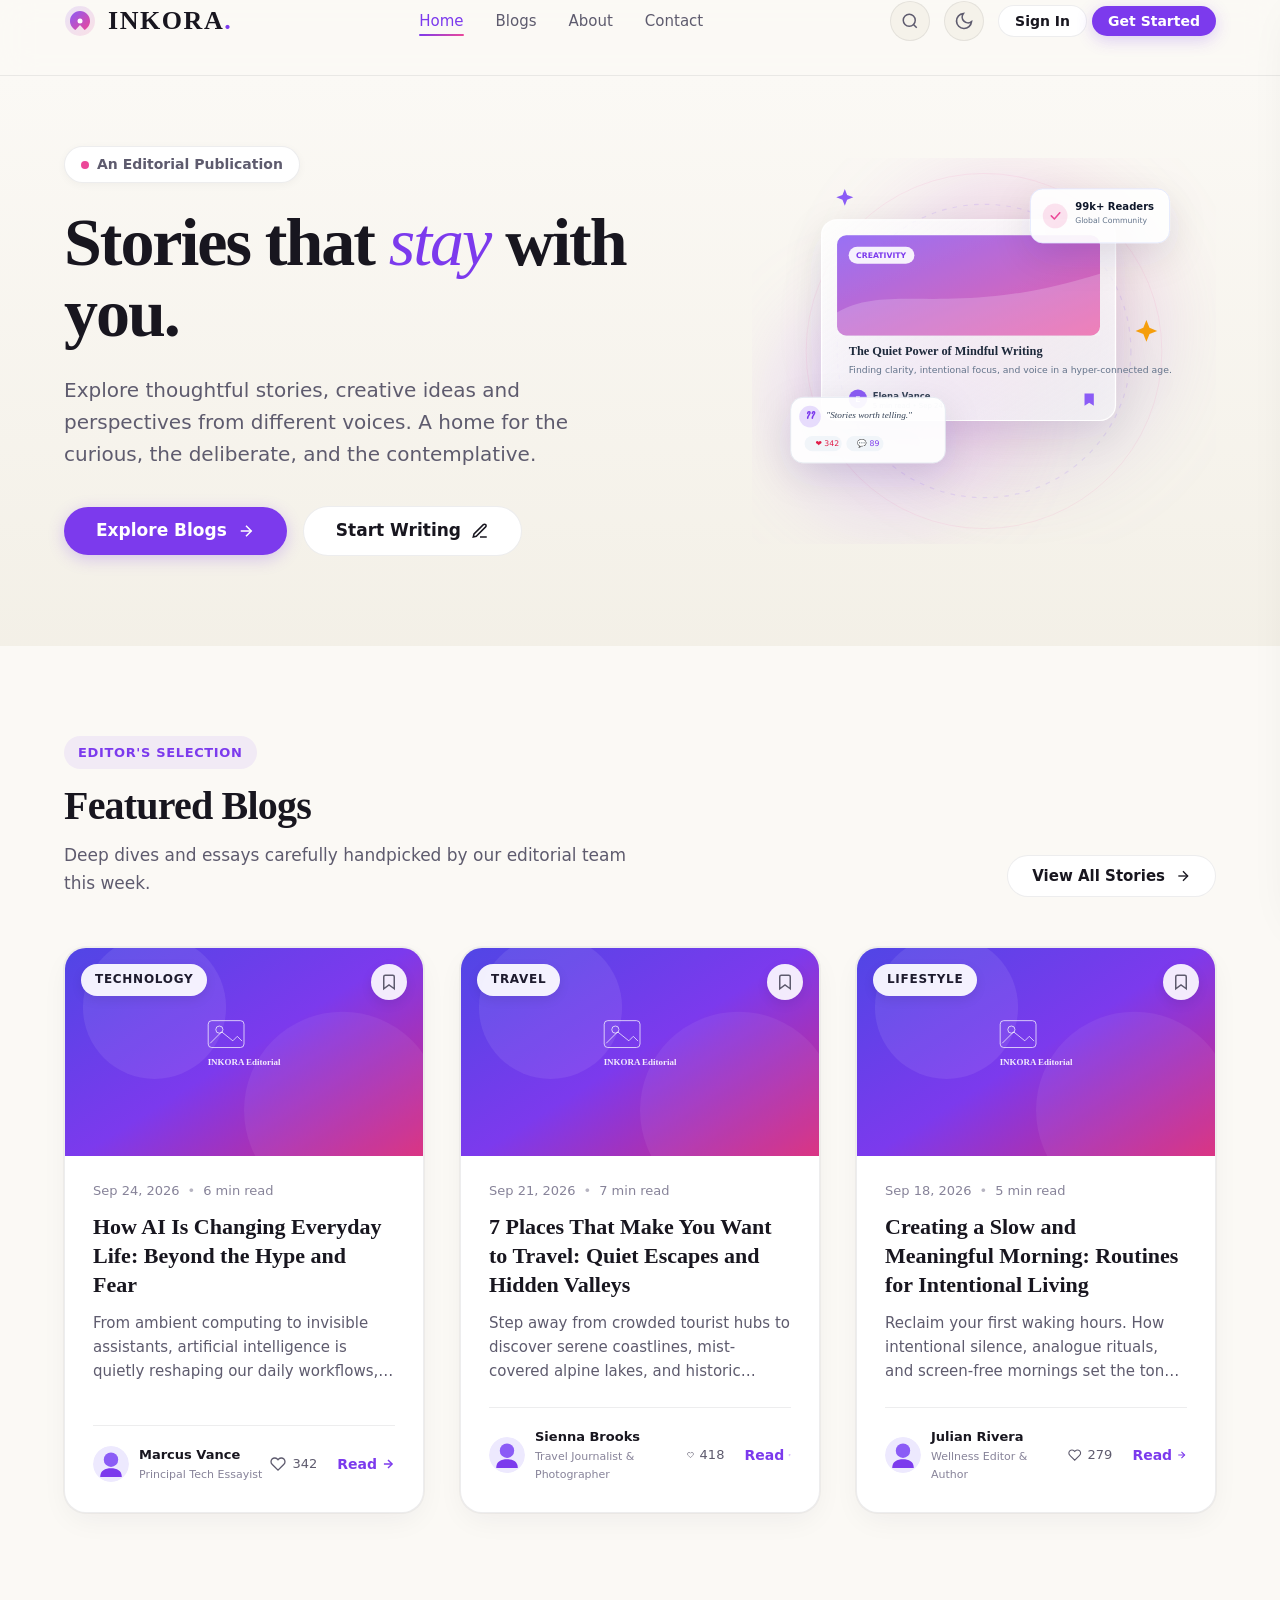
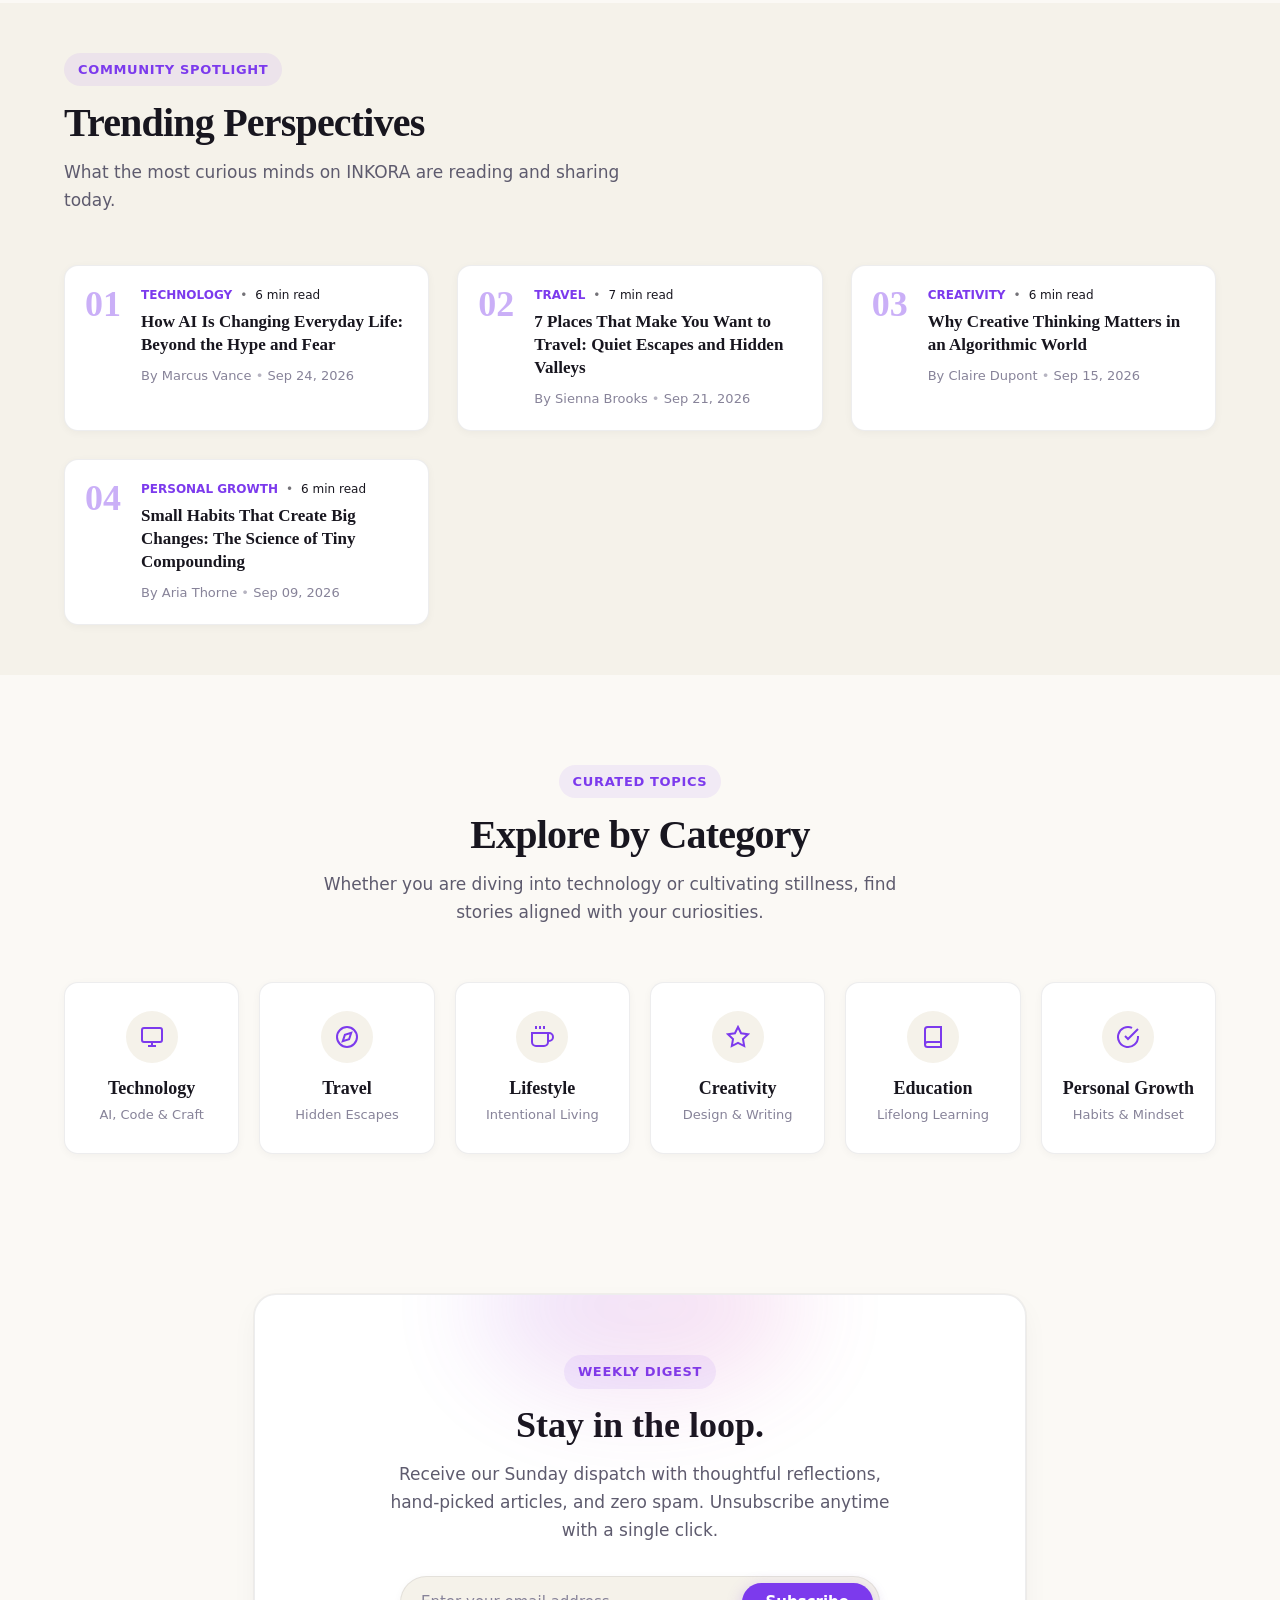
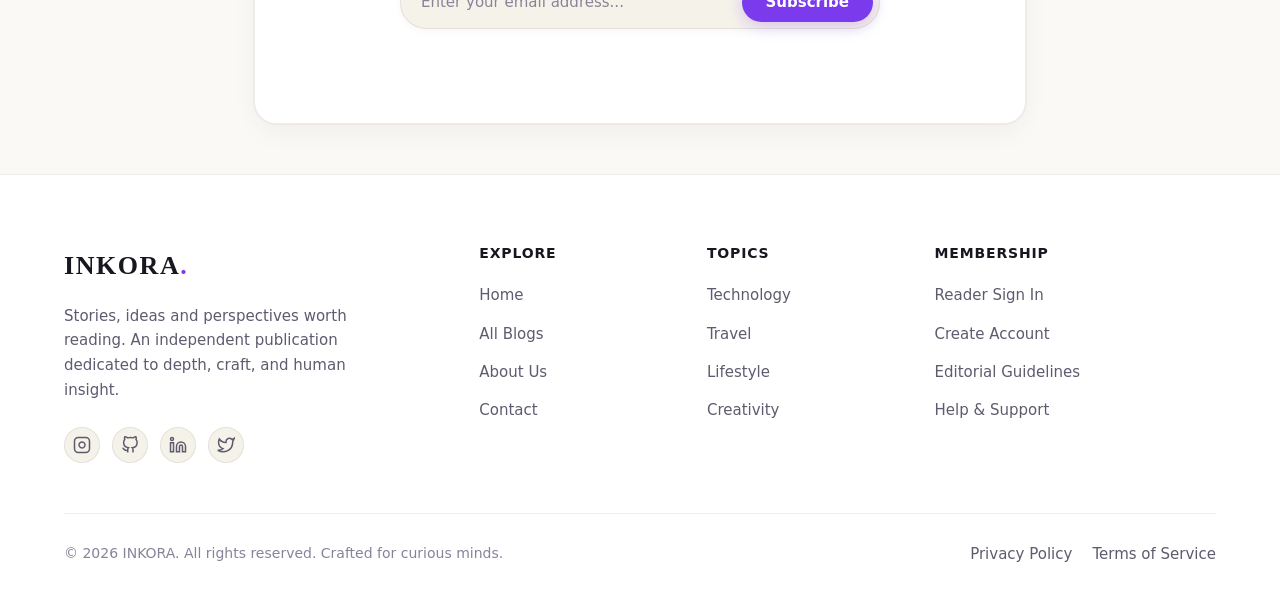
==== commit 7c0209cf: "Add files via upload" ====
--- a/index.html
+++ b/index.html
@@ -7,7 +7,7 @@
   <meta name="description" content="A curated editorial space for thoughtful stories, creative ideas, culture, and personal growth." />
   
   <!-- Favicon -->
-  <link rel="icon" type="image/svg+xml" href="images/logo.svg" />
+  <link rel="icon" type="image/svg+xml" href="./images/logo.svg" />
   
   <!-- Stylesheets -->
 <link rel="stylesheet" href="./style.css" /></head>
@@ -163,7 +163,7 @@
 
           <!-- Hero Abstract / Visual Element -->
           <div class="hero-art-container reveal-on-scroll delay-1">
-            <img src="./assets/hero-art.svg"  alt="INKORA Editorial Visual Art" class="hero-art-image" />
+<img src="./images/hero-art.svg" alt="INKORA Editorial Visual Art">
           </div>
         </div>
       </div>
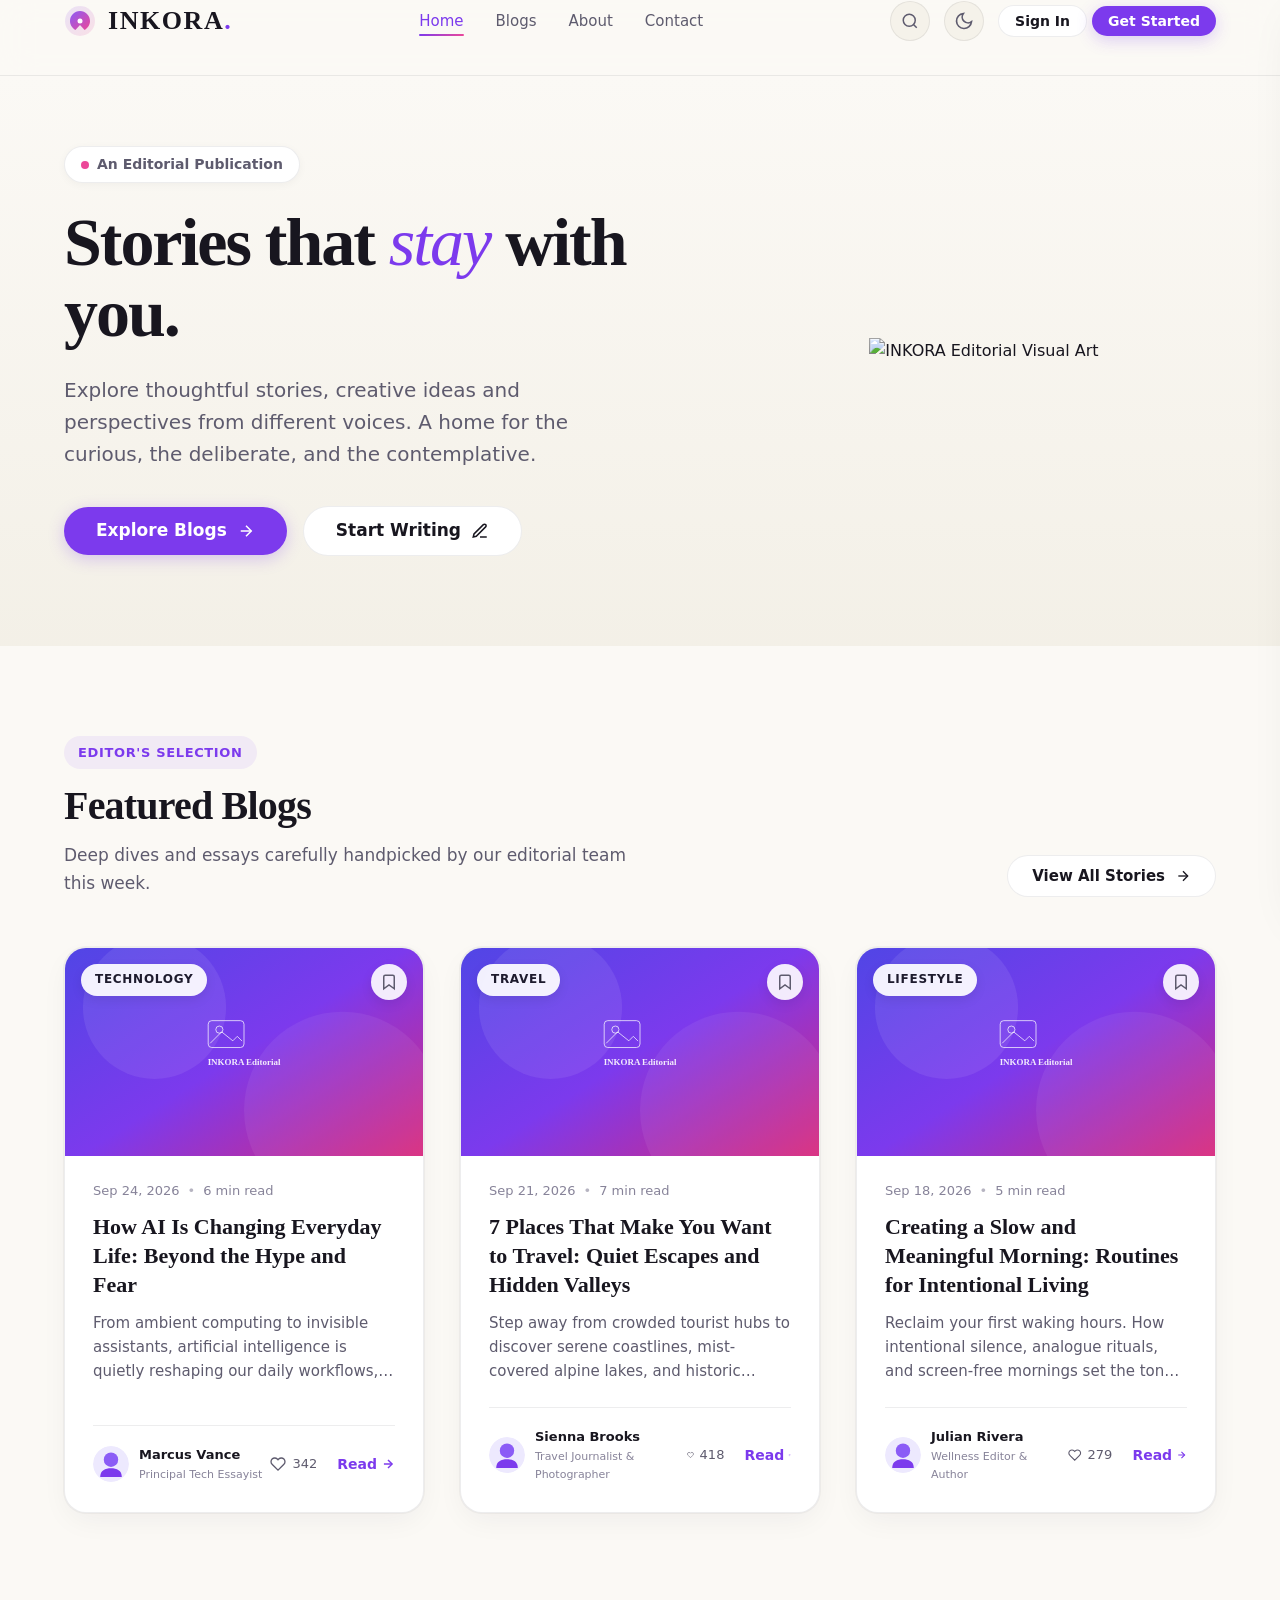
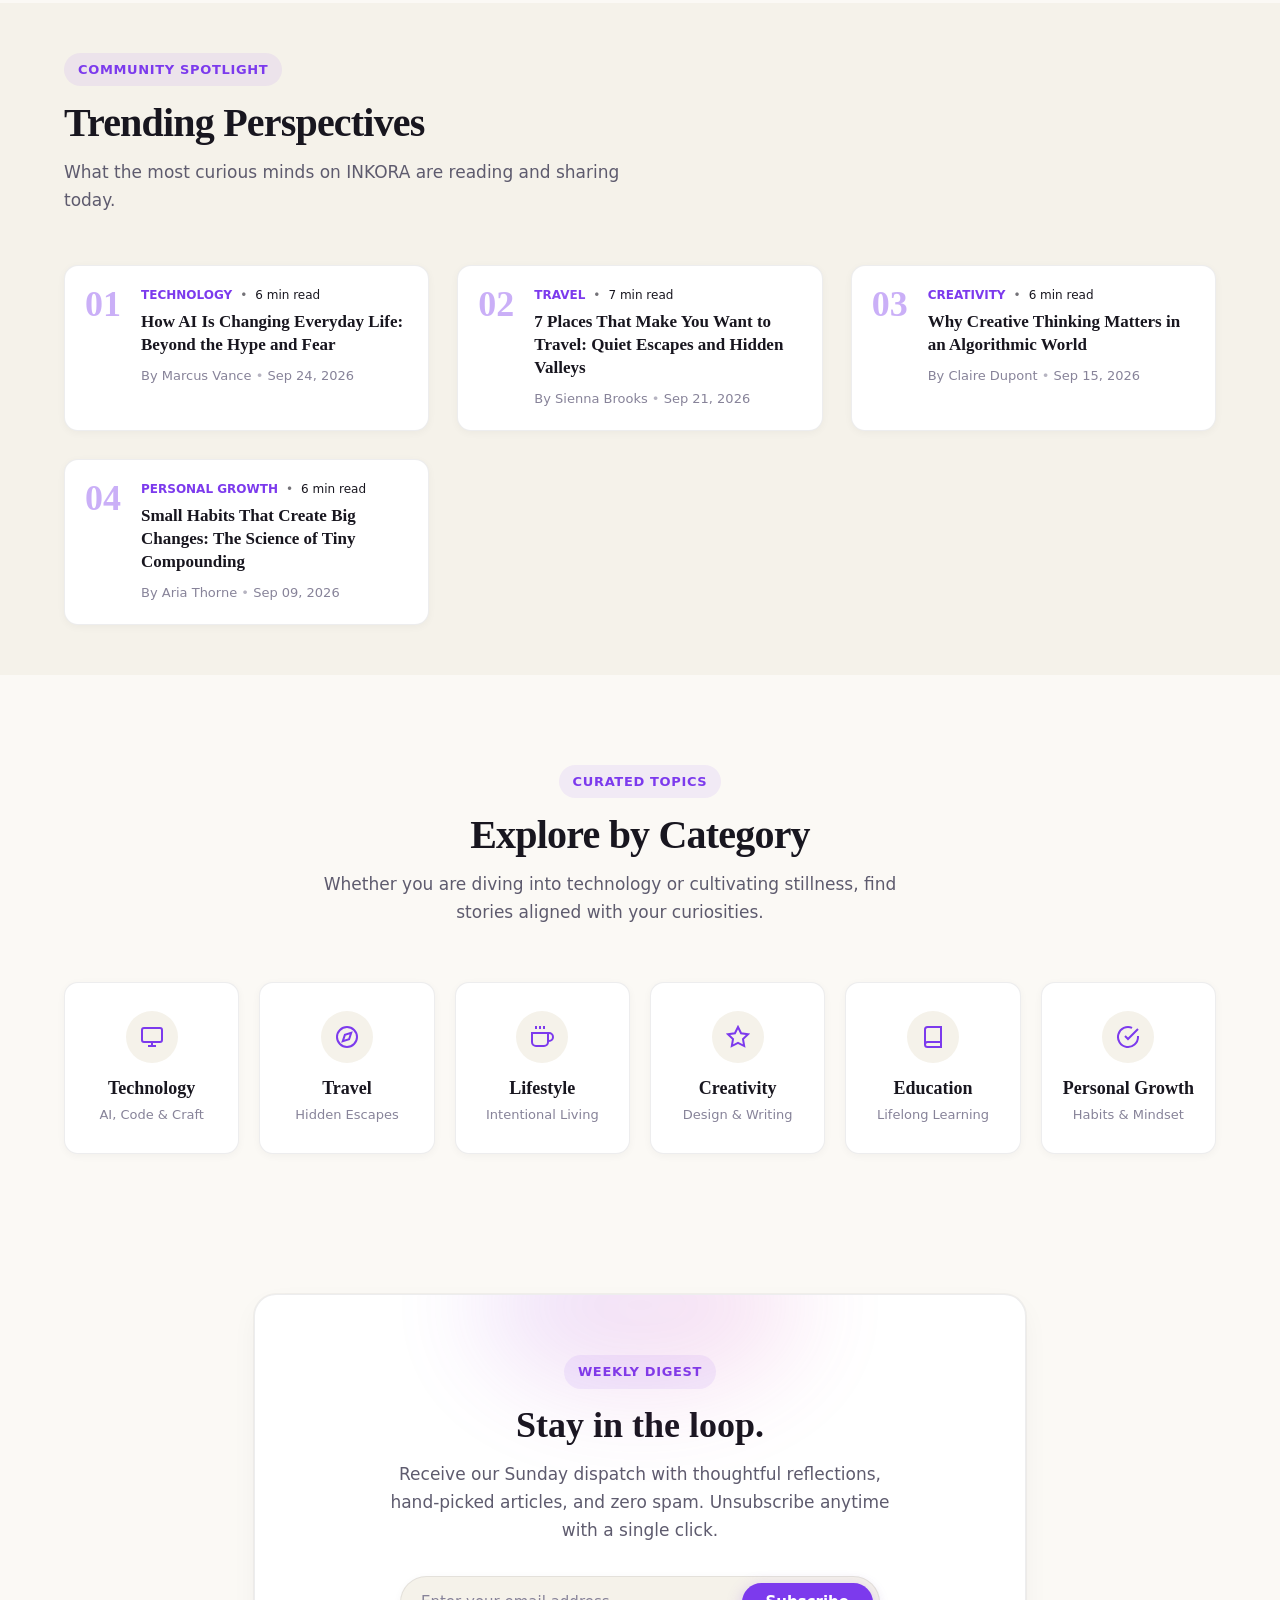
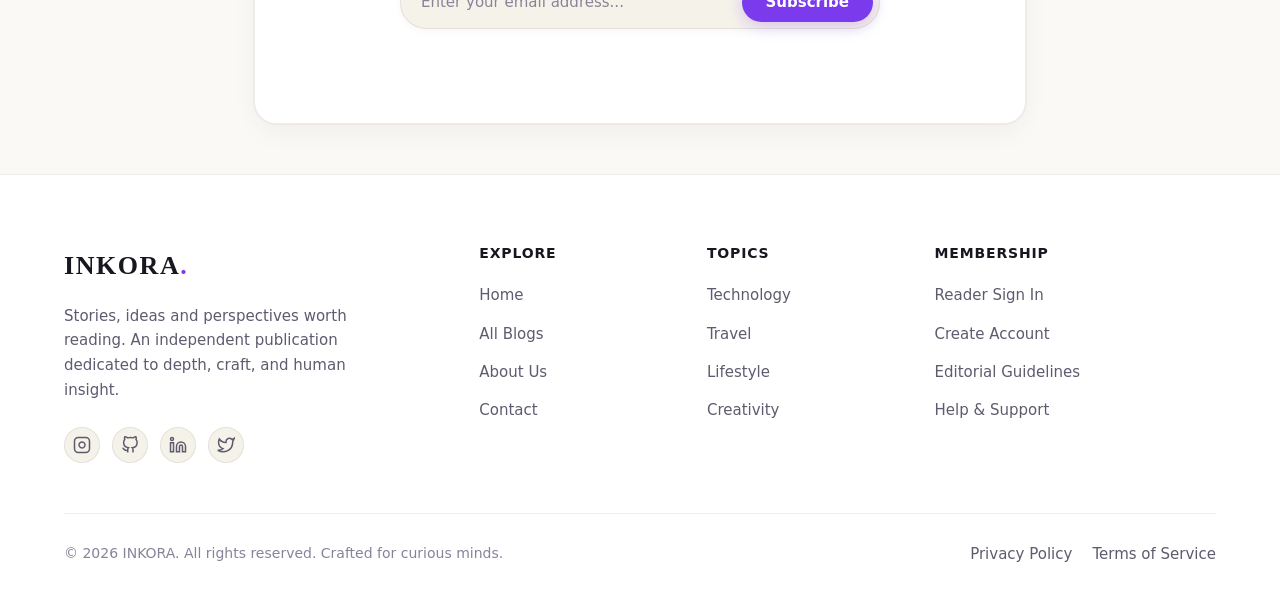
==== commit f003be59: "Add files via upload" ====
--- a/index.html
+++ b/index.html
@@ -163,7 +163,7 @@
 
           <!-- Hero Abstract / Visual Element -->
           <div class="hero-art-container reveal-on-scroll delay-1">
-<img src="./images/hero-art.svg" alt="INKORA Editorial Visual Art">
+<img src="./images/hero-art.png" alt="INKORA Editorial Visual Art">
           </div>
         </div>
       </div>
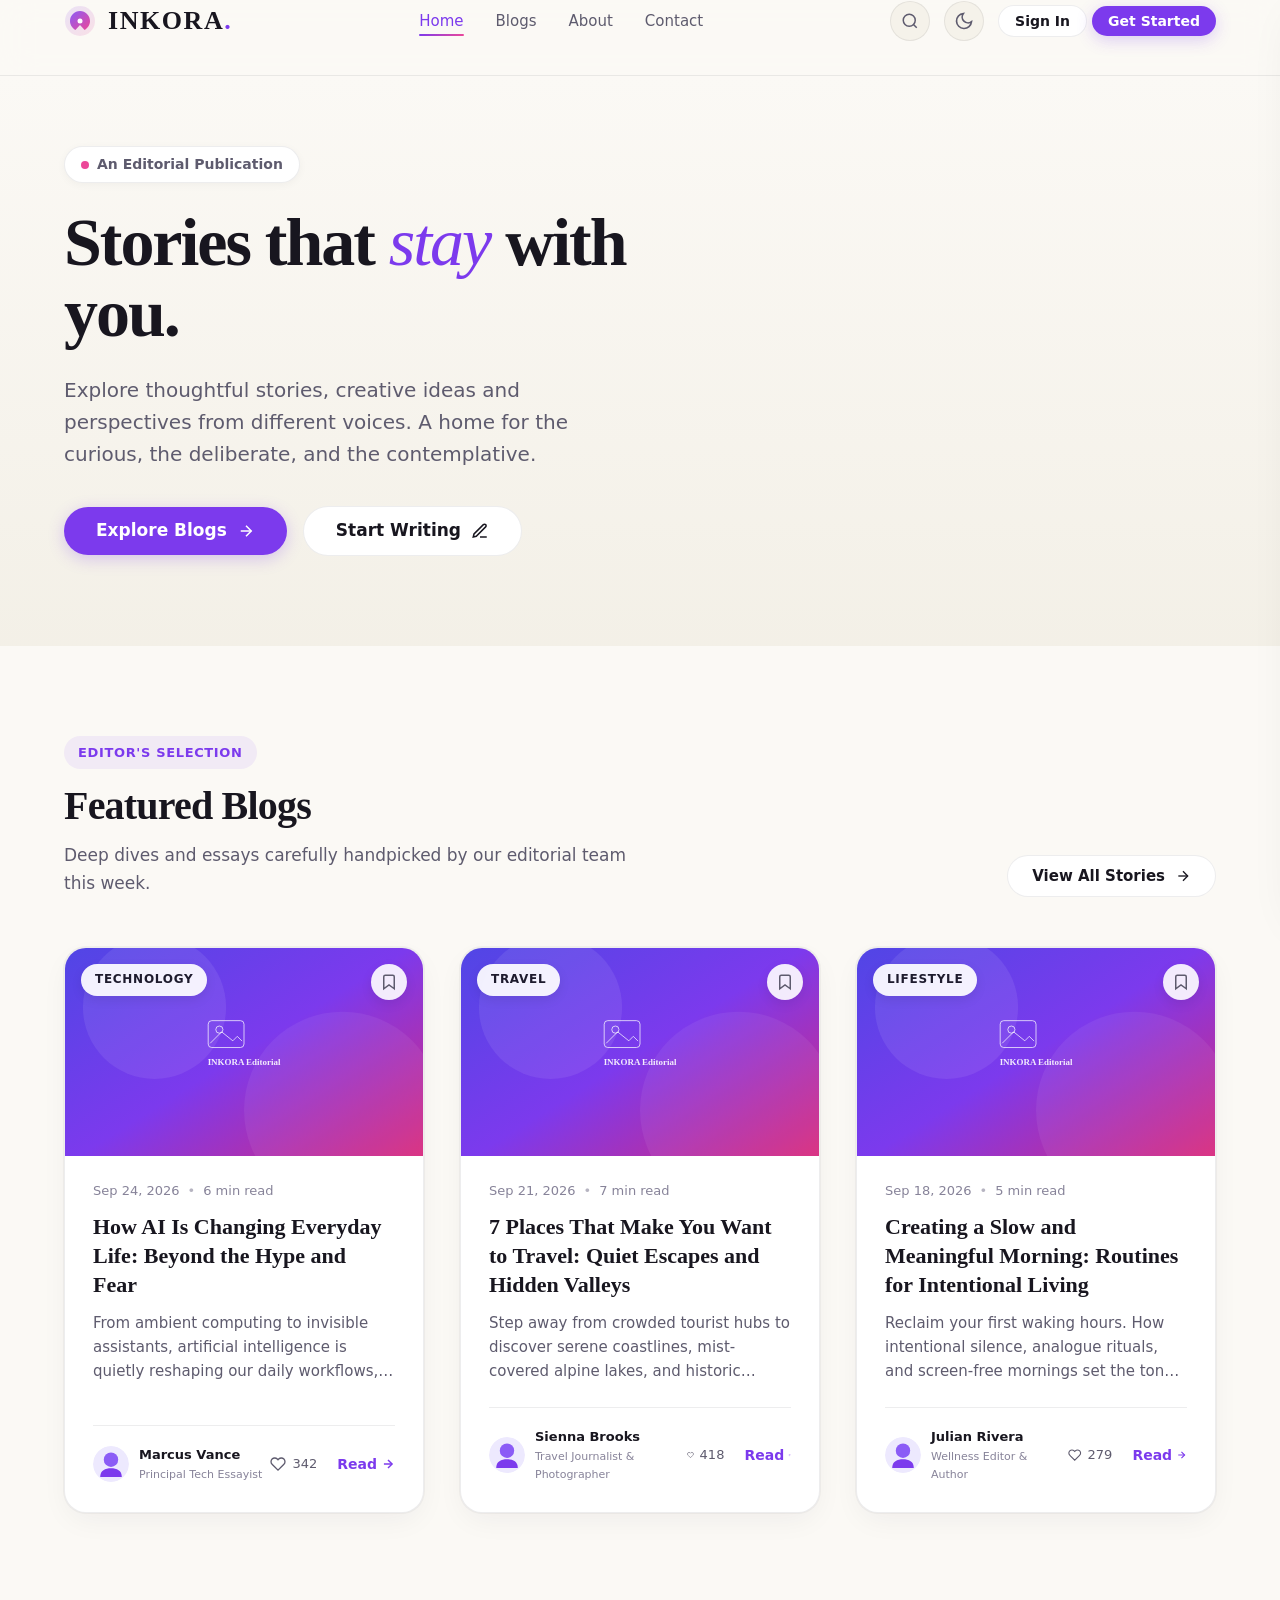
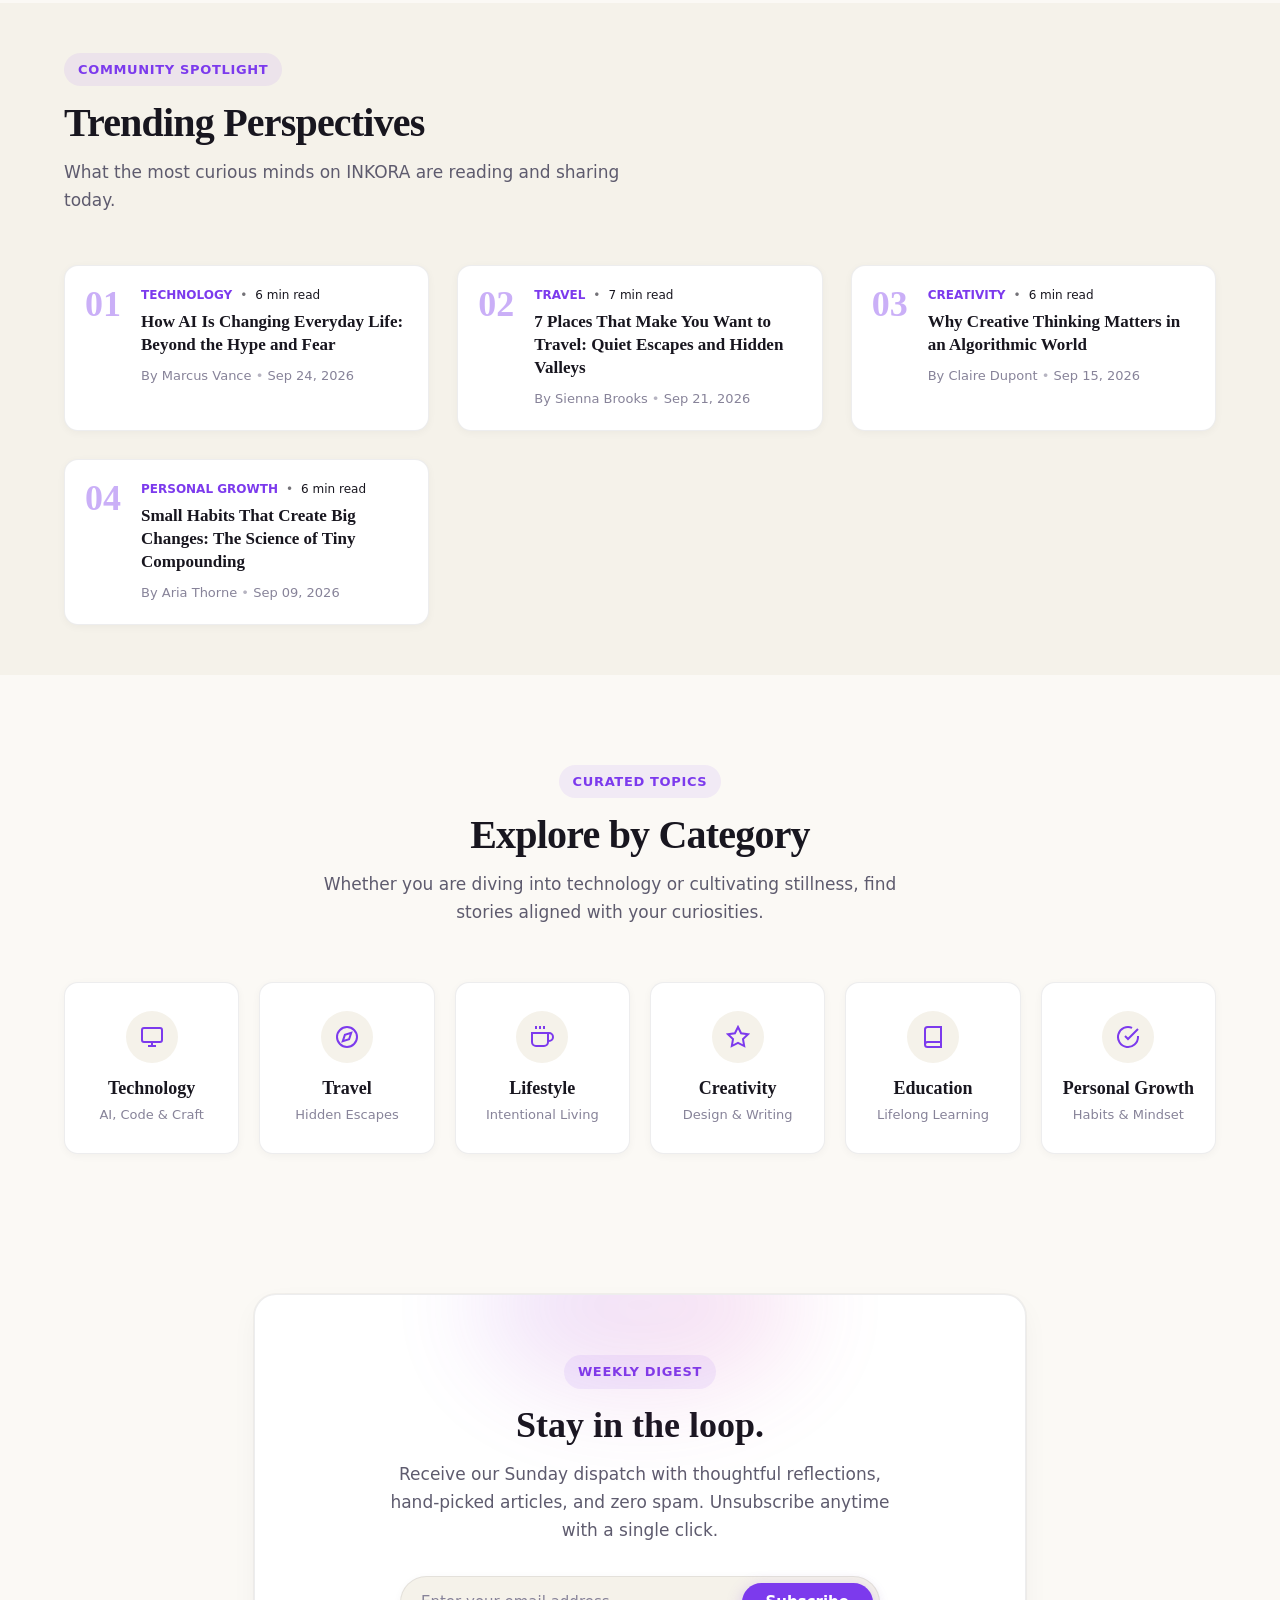
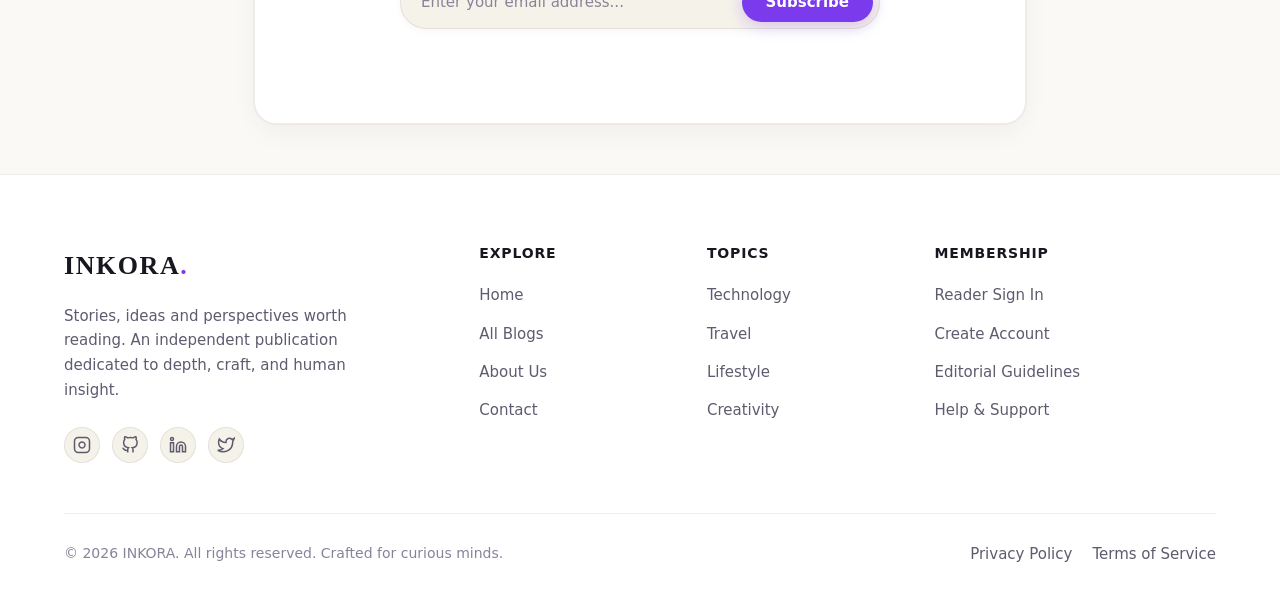
==== commit cd6d3587: "Add files via upload" ====
--- a/index.html
+++ b/index.html
@@ -161,10 +161,6 @@
             </div>
           </div>
 
-          <!-- Hero Abstract / Visual Element -->
-          <div class="hero-art-container reveal-on-scroll delay-1">
-<img src="./images/hero-art.png" alt="INKORA Editorial Visual Art">
-          </div>
         </div>
       </div>
     </section>
